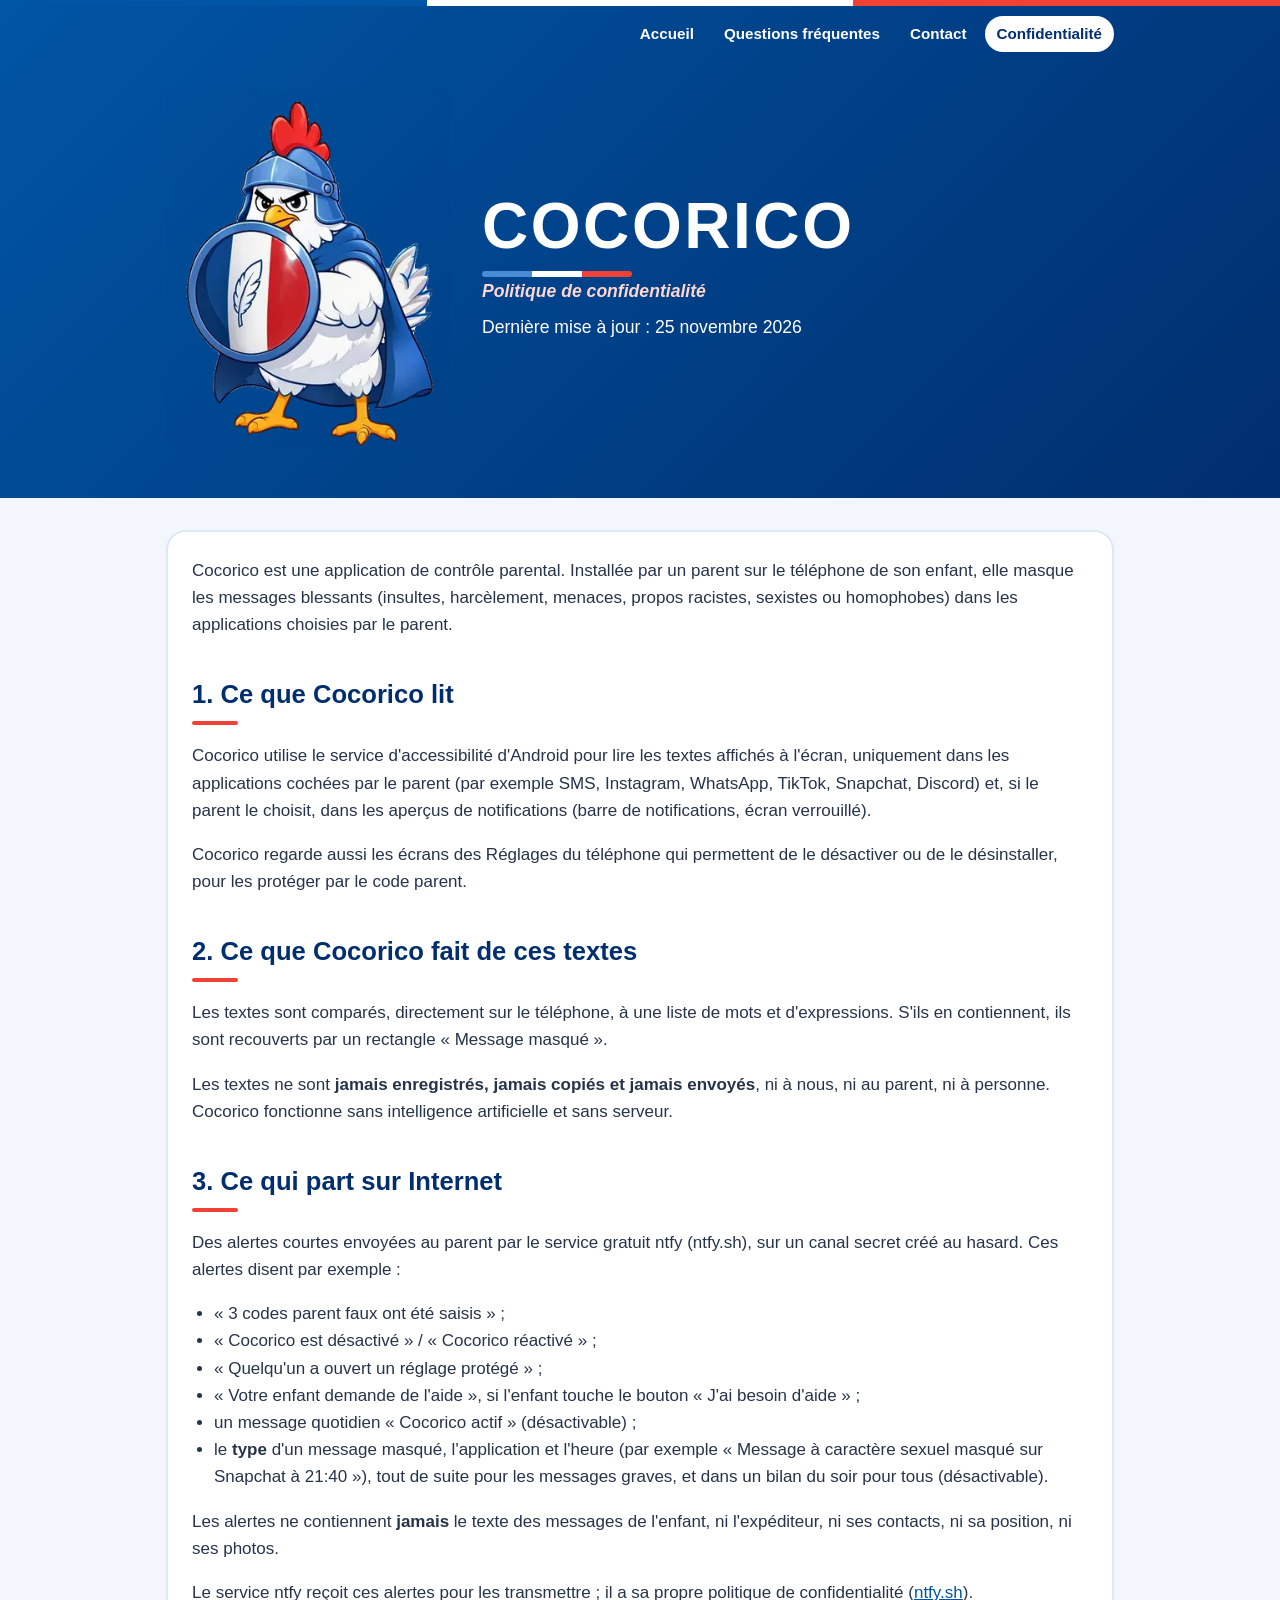
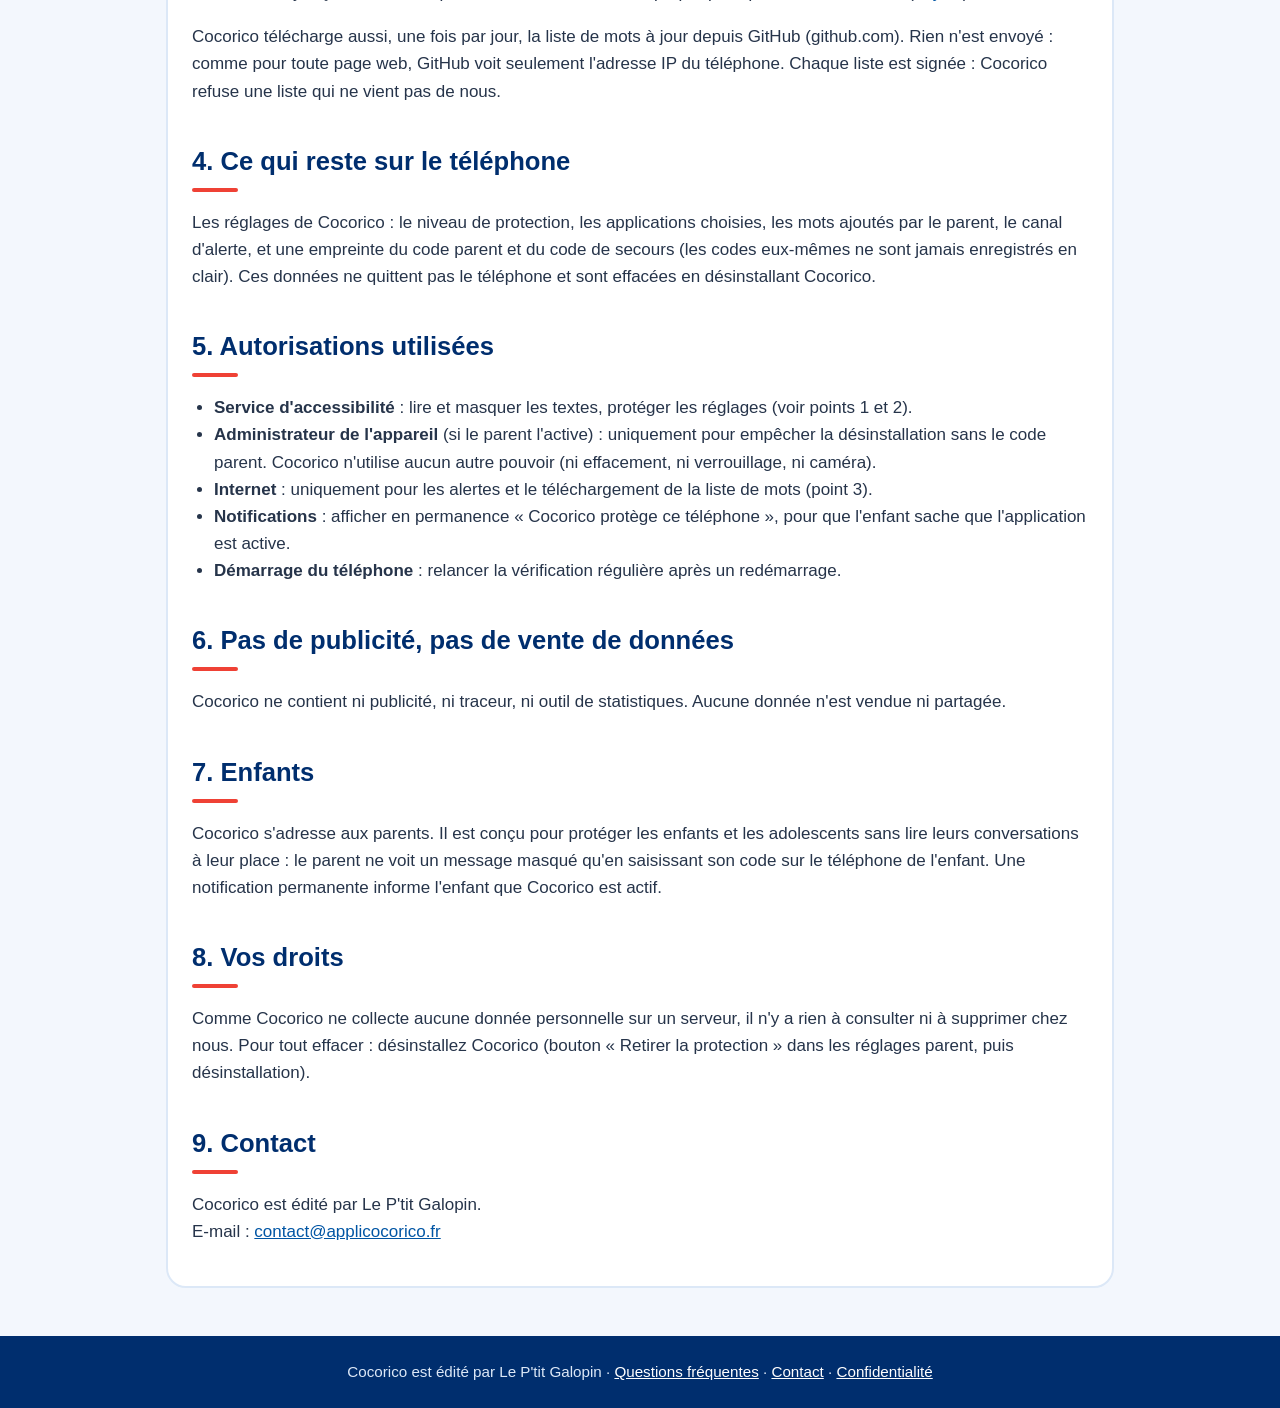
==== confidentialite.html @ 7e26a4e5 "Images des coqs : numéro de version pour forcer le rechargement Co-Authored-By: Claude Opus 5.5 <nor" ====
<!doctype html>
<html lang="fr">
<head>
  <meta charset="utf-8">
  <meta name="viewport" content="width=device-width, initial-scale=1">
  <title>Cocorico – Politique de confidentialité</title>
  <meta name="description" content="Politique de confidentialité de l'application Cocorico : ce que l'application lit, ce qu'elle fait des textes et ce qui part sur Internet.">
  <link rel="icon" type="image/png" href="icone.png">
  <link rel="stylesheet" href="style.css">
</head>
<body>
  <header>
    <div class="bande"><span></span><span></span><span></span></div>
    <nav class="menu">
      <a href="./">Accueil</a><a href="faq.html">Questions fréquentes</a><a href="contact.html">Contact</a><a href="confidentialite.html" aria-current="page">Confidentialité</a>
    </nav>
    <div class="entete">
      <picture class="large">
        <source srcset="coq_confidentialite.png?v=2611271" media="(prefers-reduced-motion: reduce)">
        <img src="coq_confidentialite_anime.webp?v=2611271" alt="Le coq de Cocorico, méfiant, à l'abri derrière son bouclier">
      </picture>
      <div class="titres">
        <h1><a href="./" style="color:#fff;text-decoration:none">COCORICO</a></h1>
        <div class="trait"><span></span><span></span><span></span></div>
        <p class="slogan">Politique de confidentialité</p>
        <p>Dernière mise à jour : 25 novembre 2026</p>
      </div>
    </div>
  </header>

  <main>
    <div class="politique">
      <p>Cocorico est une application de contrôle parental. Installée par un parent sur le téléphone de son enfant, elle masque les messages blessants (insultes, harcèlement, menaces, propos racistes, sexistes ou homophobes) dans les applications choisies par le parent.</p>

      <h2>1. Ce que Cocorico lit</h2>
      <p>Cocorico utilise le service d'accessibilité d'Android pour lire les textes affichés à l'écran, uniquement dans les applications cochées par le parent (par exemple SMS, Instagram, WhatsApp, TikTok, Snapchat, Discord) et, si le parent le choisit, dans les aperçus de notifications (barre de notifications, écran verrouillé).</p>
      <p>Cocorico regarde aussi les écrans des Réglages du téléphone qui permettent de le désactiver ou de le désinstaller, pour les protéger par le code parent.</p>

      <h2>2. Ce que Cocorico fait de ces textes</h2>
      <p>Les textes sont comparés, directement sur le téléphone, à une liste de mots et d'expressions. S'ils en contiennent, ils sont recouverts par un rectangle « Message masqué ».</p>
      <p>Les textes ne sont <strong>jamais enregistrés, jamais copiés et jamais envoyés</strong>, ni à nous, ni au parent, ni à personne. Cocorico fonctionne sans intelligence artificielle et sans serveur.</p>

      <h2>3. Ce qui part sur Internet</h2>
      <p>Des alertes courtes envoyées au parent par le service gratuit ntfy (ntfy.sh), sur un canal secret créé au hasard. Ces alertes disent par exemple :</p>
      <ul>
        <li>« 3 codes parent faux ont été saisis » ;</li>
        <li>« Cocorico est désactivé » / « Cocorico réactivé » ;</li>
        <li>« Quelqu'un a ouvert un réglage protégé » ;</li>
        <li>« Votre enfant demande de l'aide », si l'enfant touche le bouton « J'ai besoin d'aide » ;</li>
        <li>un message quotidien « Cocorico actif » (désactivable) ;</li>
        <li>le <strong>type</strong> d'un message masqué, l'application et l'heure (par exemple « Message à caractère sexuel masqué sur Snapchat à 21:40 »), tout de suite pour les messages graves, et dans un bilan du soir pour tous (désactivable).</li>
      </ul>
      <p>Les alertes ne contiennent <strong>jamais</strong> le texte des messages de l'enfant, ni l'expéditeur, ni ses contacts, ni sa position, ni ses photos.</p>
      <p>Le service ntfy reçoit ces alertes pour les transmettre ; il a sa propre politique de confidentialité (<a href="https://ntfy.sh" rel="noopener">ntfy.sh</a>).</p>
      <p>Cocorico télécharge aussi, une fois par jour, la liste de mots à jour depuis GitHub (github.com). Rien n'est envoyé : comme pour toute page web, GitHub voit seulement l'adresse IP du téléphone. Chaque liste est signée : Cocorico refuse une liste qui ne vient pas de nous.</p>

      <h2>4. Ce qui reste sur le téléphone</h2>
      <p>Les réglages de Cocorico : le niveau de protection, les applications choisies, les mots ajoutés par le parent, le canal d'alerte, et une empreinte du code parent et du code de secours (les codes eux-mêmes ne sont jamais enregistrés en clair). Ces données ne quittent pas le téléphone et sont effacées en désinstallant Cocorico.</p>

      <h2>5. Autorisations utilisées</h2>
      <ul>
        <li><strong>Service d'accessibilité</strong> : lire et masquer les textes, protéger les réglages (voir points 1 et 2).</li>
        <li><strong>Administrateur de l'appareil</strong> (si le parent l'active) : uniquement pour empêcher la désinstallation sans le code parent. Cocorico n'utilise aucun autre pouvoir (ni effacement, ni verrouillage, ni caméra).</li>
        <li><strong>Internet</strong> : uniquement pour les alertes et le téléchargement de la liste de mots (point 3).</li>
        <li><strong>Notifications</strong> : afficher en permanence « Cocorico protège ce téléphone », pour que l'enfant sache que l'application est active.</li>
        <li><strong>Démarrage du téléphone</strong> : relancer la vérification régulière après un redémarrage.</li>
      </ul>

      <h2>6. Pas de publicité, pas de vente de données</h2>
      <p>Cocorico ne contient ni publicité, ni traceur, ni outil de statistiques. Aucune donnée n'est vendue ni partagée.</p>

      <h2>7. Enfants</h2>
      <p>Cocorico s'adresse aux parents. Il est conçu pour protéger les enfants et les adolescents sans lire leurs conversations à leur place : le parent ne voit un message masqué qu'en saisissant son code sur le téléphone de l'enfant. Une notification permanente informe l'enfant que Cocorico est actif.</p>

      <h2>8. Vos droits</h2>
      <p>Comme Cocorico ne collecte aucune donnée personnelle sur un serveur, il n'y a rien à consulter ni à supprimer chez nous. Pour tout effacer : désinstallez Cocorico (bouton « Retirer la protection » dans les réglages parent, puis désinstallation).</p>

      <h2>9. Contact</h2>
      <p>Cocorico est édité par Le P'tit Galopin.<br>
      E-mail : <a href="mailto:contact@applicocorico.fr">contact@applicocorico.fr</a></p>
    </div>
  </main>

  <footer>
    Cocorico est édité par Le P'tit Galopin · <a href="faq.html">Questions fréquentes</a> · <a href="contact.html">Contact</a> ·
    <a href="confidentialite.html">Confidentialité</a>
  </footer>
</body>
</html>
---- style.css ----
:root {
  --bleu: #0055A4;
  --bleu-nuit: #002E6E;
  --rouge: #EF4135;
  --fond: #F3F7FD;
  --texte: #26344A;
  --pale: #DCE8F7;
}
* { box-sizing: border-box; }
html { -webkit-text-size-adjust: 100%; }
body {
  margin: 0;
  background: var(--fond);
  color: var(--texte);
  font-family: -apple-system, "Segoe UI", Roboto, "Helvetica Neue", Arial, sans-serif;
  font-size: 17px;
  line-height: 1.6;
}
.bande { display: flex; height: 6px; }
.bande span { flex: 1; }
.bande span:nth-child(1) { background: var(--bleu); }
.bande span:nth-child(2) { background: #fff; }
.bande span:nth-child(3) { background: var(--rouge); }
header {
  background: linear-gradient(135deg, var(--bleu), var(--bleu-nuit));
  color: #fff;
}
.entete {
  max-width: 980px;
  margin: 0 auto;
  padding: 40px 16px 48px;
  display: flex;
  align-items: center;
  gap: 32px;
  flex-wrap: wrap;
  justify-content: center;
}
.entete picture { display: block; flex: 0 0 auto; width: 250px; max-width: 72%; }
.entete picture.large { width: 284px; }
.entete img { display: block; width: 100%; height: auto; }
.entete .titres { flex: 1 1 320px; }
h1 {
  font-size: clamp(2.4rem, 7vw, 4rem);
  font-weight: 900;
  letter-spacing: .04em;
  margin: 0;
  line-height: 1.05;
}
.slogan { color: #FFD6D2; font-style: italic; font-weight: 700; font-size: 1.35rem; margin: 10px 0 18px; }
.trait { display: flex; width: 150px; height: 6px; border-radius: 3px; overflow: hidden; margin-top: 10px; }
.trait span { flex: 1; }
.trait span:nth-child(1) { background: #4A8BD6; }
.trait span:nth-child(2) { background: #fff; }
.trait span:nth-child(3) { background: var(--rouge); }
.entete p { margin: 0 0 8px; font-size: 1.1rem; }
.bouton {
  display: inline-block;
  margin-top: 14px;
  padding: 12px 24px;
  border-radius: 28px;
  background: #fff;
  color: var(--bleu-nuit);
  font-weight: 700;
  text-decoration: none;
}
.bouton.inactif { opacity: .75; cursor: default; }
main { max-width: 980px; margin: 0 auto; padding: 32px 16px 48px; }
h2 { color: var(--bleu-nuit); font-size: 1.6rem; margin: 36px 0 6px; }
h2::after { content: ""; display: block; width: 46px; height: 4px; background: var(--rouge); border-radius: 2px; margin-top: 6px; }
h3 { color: var(--bleu-nuit); margin: 0 0 6px; font-size: 1.15rem; }
.cartes { display: grid; grid-template-columns: repeat(auto-fit, minmax(260px, 1fr)); gap: 16px; margin-top: 18px; }
.carte { background: #fff; border: 2px solid var(--pale); border-radius: 20px; padding: 20px; }
.carte p { margin: 0; }
.encadre { background: #fff; border-left: 6px solid var(--bleu); border-radius: 12px; padding: 16px 20px; margin: 20px 0; }
.aide { border-left-color: var(--rouge); }
a { color: var(--bleu); }
.politique { background: #fff; border: 2px solid var(--pale); border-radius: 20px; padding: 8px 24px 24px; }
.politique ul { padding-left: 22px; }
footer { background: var(--bleu-nuit); color: #DCE8F7; text-align: center; padding: 24px 16px; font-size: .95rem; }
footer a { color: #fff; }
@media (max-width: 600px) {
  body { font-size: 16px; }
  .entete { padding: 28px 16px 36px; gap: 16px; text-align: center; }
  .trait { margin-left: auto; margin-right: auto; }
}

/* Menu du haut */
.menu { max-width: 980px; margin: 0 auto; padding: 10px 16px 0; display: flex; flex-wrap: wrap; justify-content: flex-end; gap: 4px 6px; }
.menu a { color: #fff; text-decoration: none; font-weight: 600; font-size: .95rem; padding: 6px 12px; border-radius: 18px; }
.menu a:hover { background: rgba(255,255,255,.14); }
.menu a[aria-current="page"] { background: #fff; color: var(--bleu-nuit); }

/* Questions fréquentes */
.faq { display: grid; gap: 10px; }
.faq details { background: #fff; border: 2px solid var(--pale); border-radius: 16px; padding: 0 20px; }
.faq summary { cursor: pointer; list-style: none; padding: 16px 0; font-weight: 700; color: var(--bleu-nuit); font-size: 1.08rem; display: flex; gap: 10px; align-items: baseline; }
.faq summary::-webkit-details-marker { display: none; }
.faq summary::before { content: "▸"; color: var(--rouge); flex: 0 0 auto; transition: transform .15s; }
.faq details[open] summary::before { transform: rotate(90deg); }
.faq details[open] { border-color: #B9D0EE; }
.faq details p { margin: 0 0 14px; }

/* Contact */
.adresse { font-size: 1.3rem; font-weight: 700; margin: 0 0 10px; overflow-wrap: anywhere; }
.carte.lien { display: block; color: inherit; text-decoration: none; transition: border-color .15s, transform .15s; }
.carte.lien:hover { border-color: var(--bleu); transform: translateY(-2px); }
.souligne { text-decoration: underline; }
.note { font-size: .95rem; color: #4B5B73; margin-top: 18px; }

@media (max-width: 600px) {
  .menu { justify-content: center; }
  .menu a { font-size: .9rem; padding: 6px 10px; }
}
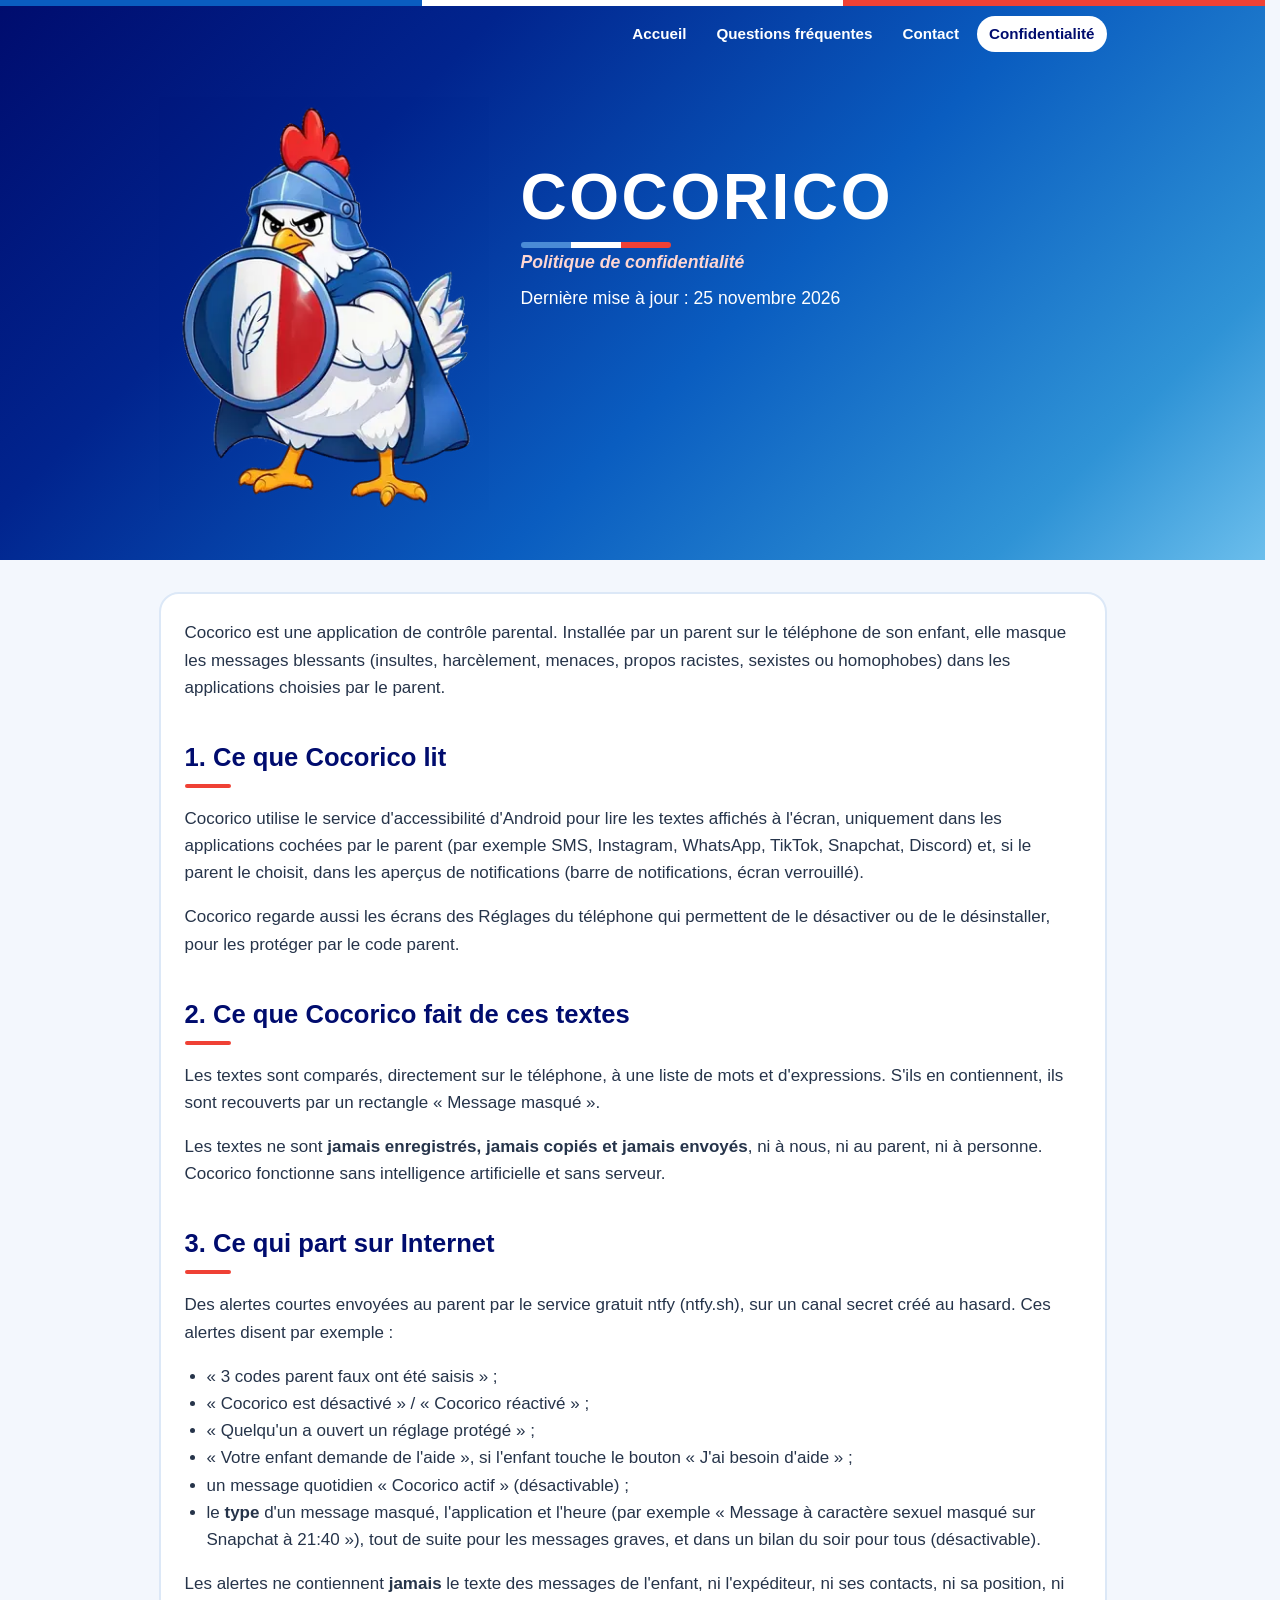
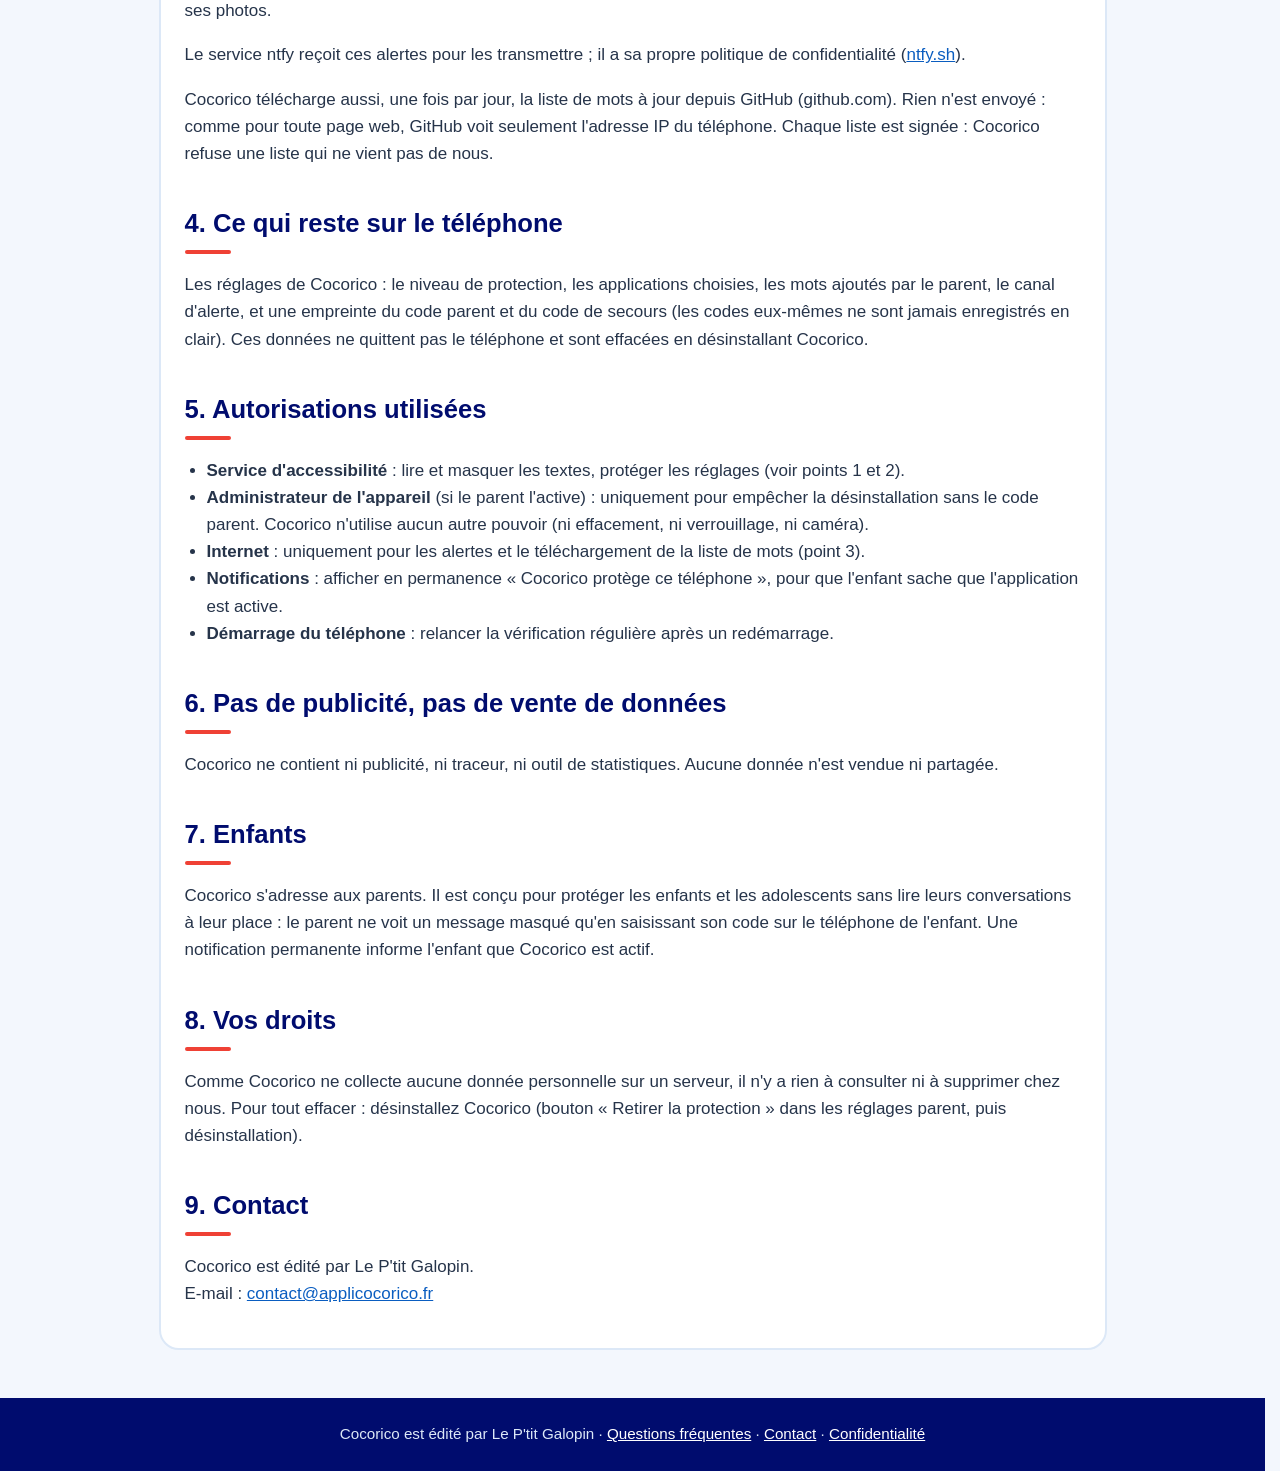
==== commit c05dbc2a: "Nouveau dégradé bleu, bandeau et coq de taille identique sur toutes les pages Co-Authored-By: Claude" ====
--- a/confidentialite.html
+++ b/confidentialite.html
@@ -15,7 +15,7 @@
       <a href="./">Accueil</a><a href="faq.html">Questions fréquentes</a><a href="contact.html">Contact</a><a href="confidentialite.html" aria-current="page">Confidentialité</a>
     </nav>
     <div class="entete">
-      <picture class="large">
+      <picture>
         <source srcset="coq_confidentialite.png?v=2611271" media="(prefers-reduced-motion: reduce)">
         <img src="coq_confidentialite_anime.webp?v=2611271" alt="Le coq de Cocorico, méfiant, à l'abri derrière son bouclier">
       </picture>
--- a/style.css
+++ b/style.css
@@ -1,13 +1,14 @@
 :root {
-  --bleu: #0055A4;
-  --bleu-nuit: #002E6E;
+  --bleu: #0A5DC0;
+  --bleu-nuit: #000C6E;
+  --ciel: #6BBEEC;
   --rouge: #EF4135;
   --fond: #F3F7FD;
   --texte: #26344A;
   --pale: #DCE8F7;
 }
 * { box-sizing: border-box; }
-html { -webkit-text-size-adjust: 100%; }
+html { -webkit-text-size-adjust: 100%; scrollbar-gutter: stable; overflow-y: scroll; }
 body {
   margin: 0;
   background: var(--fond);
@@ -22,7 +23,7 @@
 .bande span:nth-child(2) { background: #fff; }
 .bande span:nth-child(3) { background: var(--rouge); }
 header {
-  background: linear-gradient(135deg, var(--bleu), var(--bleu-nuit));
+  background: linear-gradient(135deg, #000C6E 0%, #01248E 28%, #0A5DC0 58%, #2F93D6 85%, #6BBEEC 100%);
   color: #fff;
 }
 .entete {
@@ -35,9 +36,8 @@
   flex-wrap: wrap;
   justify-content: center;
 }
-.entete picture { display: block; flex: 0 0 auto; width: 250px; max-width: 72%; }
-.entete picture.large { width: 284px; }
-.entete img { display: block; width: 100%; height: auto; }
+.entete picture { display: block; flex: 0 0 auto; width: 330px; height: 420px; }
+.entete img { display: block; width: 100%; height: 100%; object-fit: contain; object-position: center bottom; }
 .entete .titres { flex: 1 1 320px; }
 h1 {
   font-size: clamp(2.4rem, 7vw, 4rem);
@@ -111,3 +111,14 @@
   .menu { justify-content: center; }
   .menu a { font-size: .9rem; padding: 6px 10px; }
 }
+
+/* Bandeau identique sur toutes les pages */
+@media (min-width: 721px) {
+  .entete { min-height: 508px; flex-wrap: nowrap; }
+  .entete .titres { align-self: flex-start; padding-top: 72px; }
+}
+@media (max-width: 720px) {
+  .entete picture { width: 260px; height: 330px; }
+  .entete .titres { flex-basis: 100%; min-height: 300px; text-align: center; }
+  .trait { margin-left: auto; margin-right: auto; }
+}
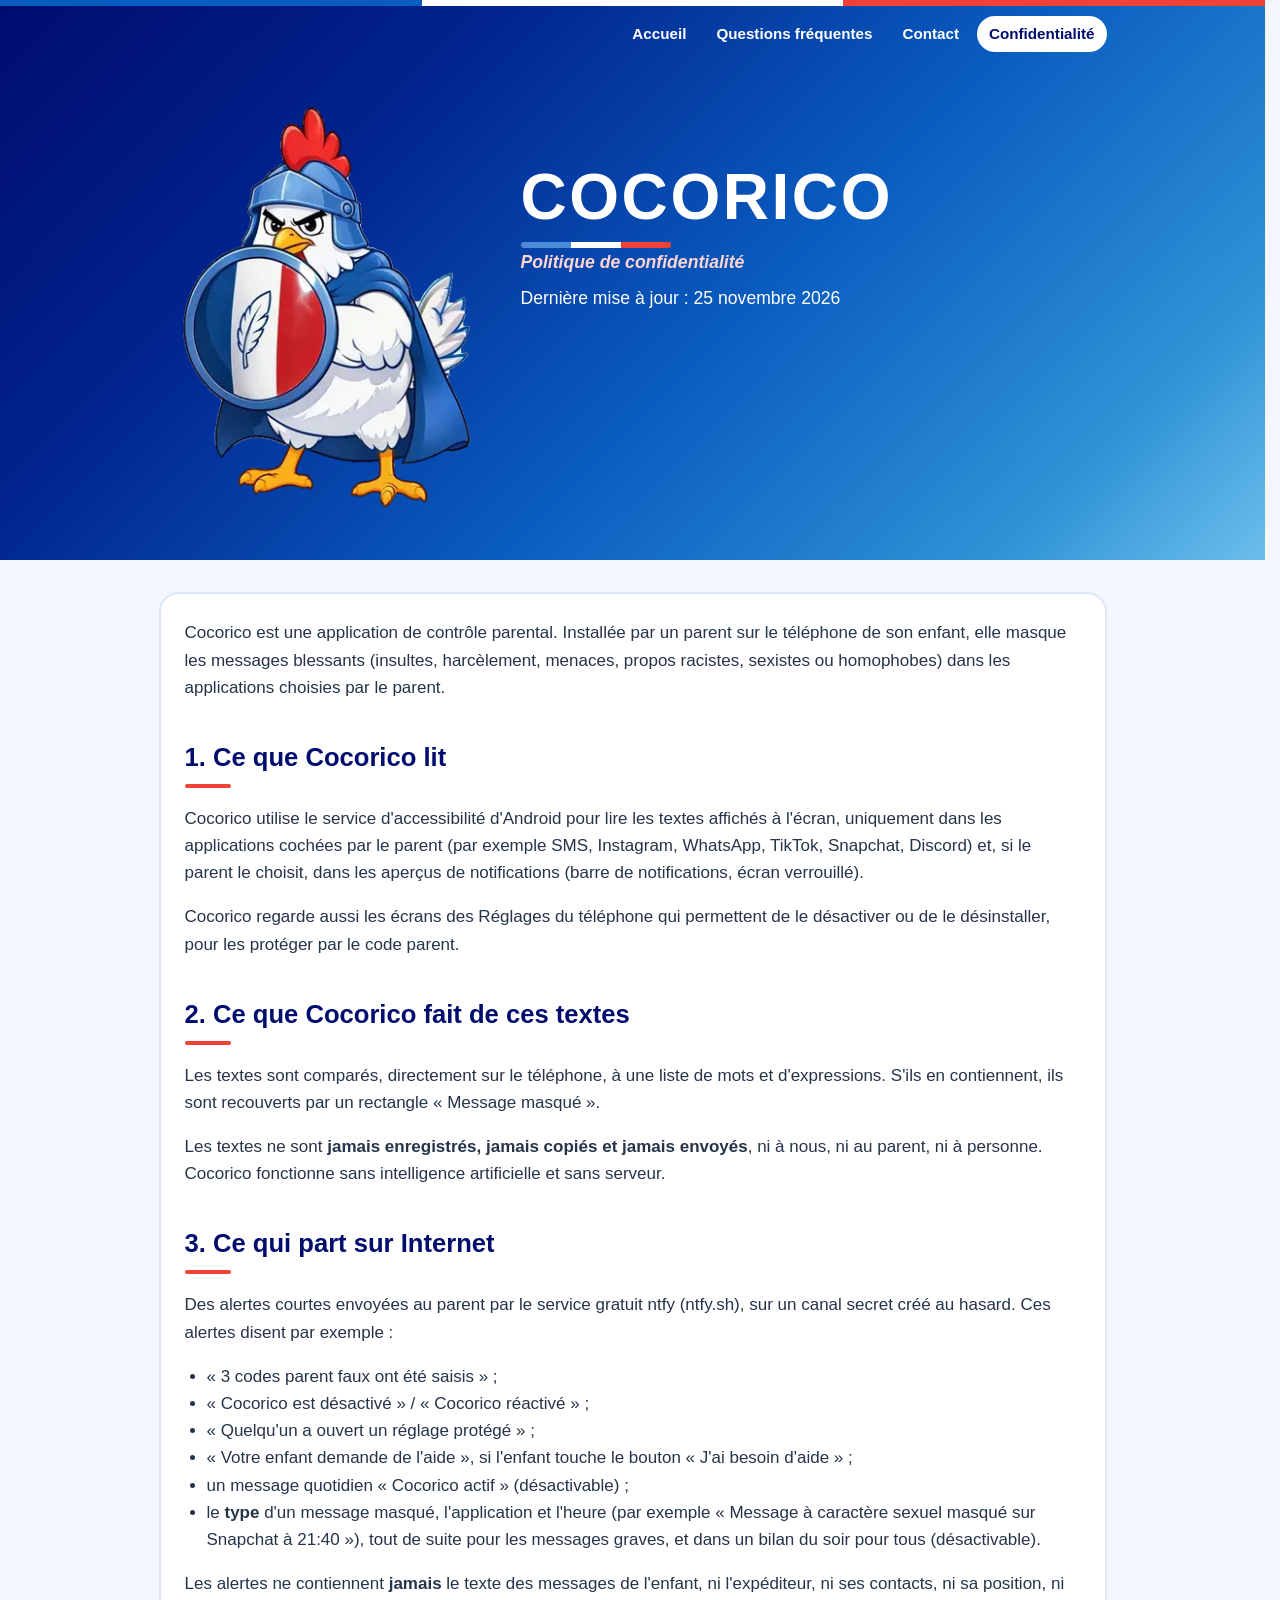
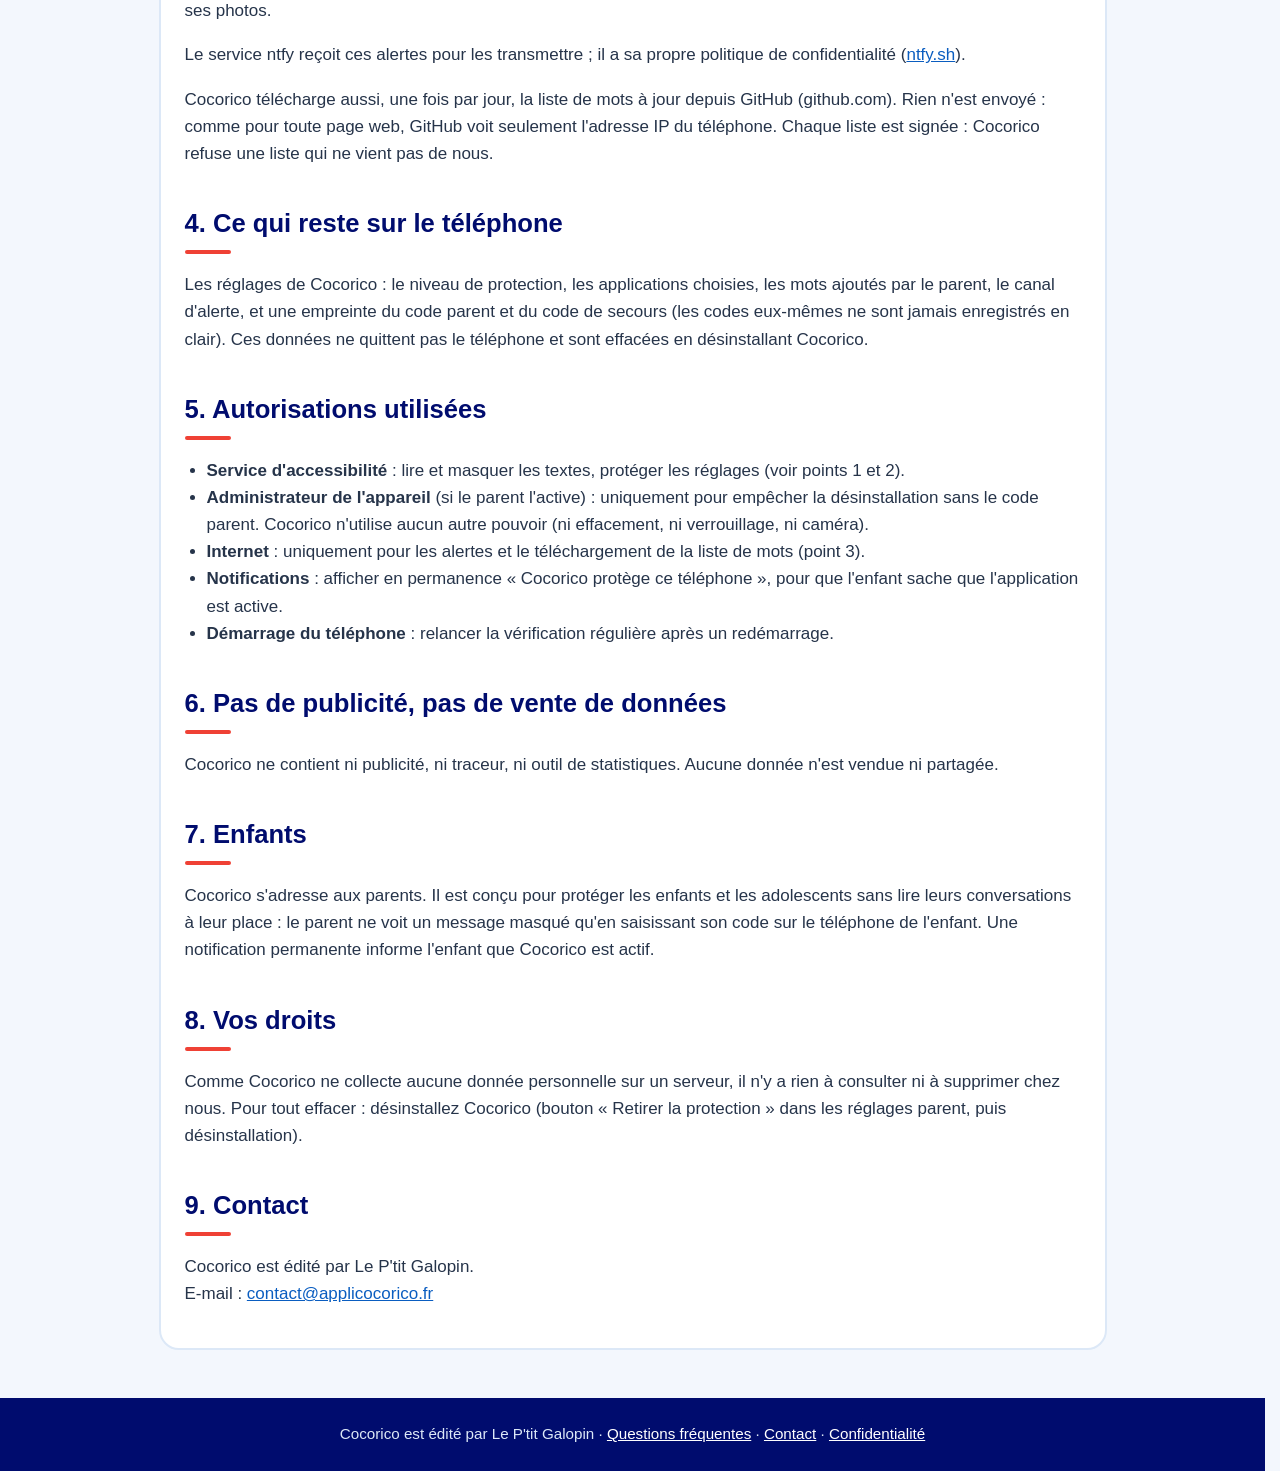
==== commit 63721f51: "Coq confidentialité : fond réellement transparent Co-Authored-By: Claude Opus 5.5 <noreply@anthropic" ====
--- a/confidentialite.html
+++ b/confidentialite.html
@@ -6,7 +6,7 @@
   <title>Cocorico – Politique de confidentialité</title>
   <meta name="description" content="Politique de confidentialité de l'application Cocorico : ce que l'application lit, ce qu'elle fait des textes et ce qui part sur Internet.">
   <link rel="icon" type="image/png" href="icone.png">
-  <link rel="stylesheet" href="style.css">
+  <link rel="stylesheet" href="style.css?v=2611272">
 </head>
 <body>
   <header>
@@ -16,8 +16,8 @@
     </nav>
     <div class="entete">
       <picture>
-        <source srcset="coq_confidentialite.png?v=2611271" media="(prefers-reduced-motion: reduce)">
-        <img src="coq_confidentialite_anime.webp?v=2611271" alt="Le coq de Cocorico, méfiant, à l'abri derrière son bouclier">
+        <source srcset="coq_confidentialite.png?v=2611273" media="(prefers-reduced-motion: reduce)">
+        <img src="coq_confidentialite_anime.webp?v=2611273" alt="Le coq de Cocorico, méfiant, à l'abri derrière son bouclier">
       </picture>
       <div class="titres">
         <h1><a href="./" style="color:#fff;text-decoration:none">COCORICO</a></h1>
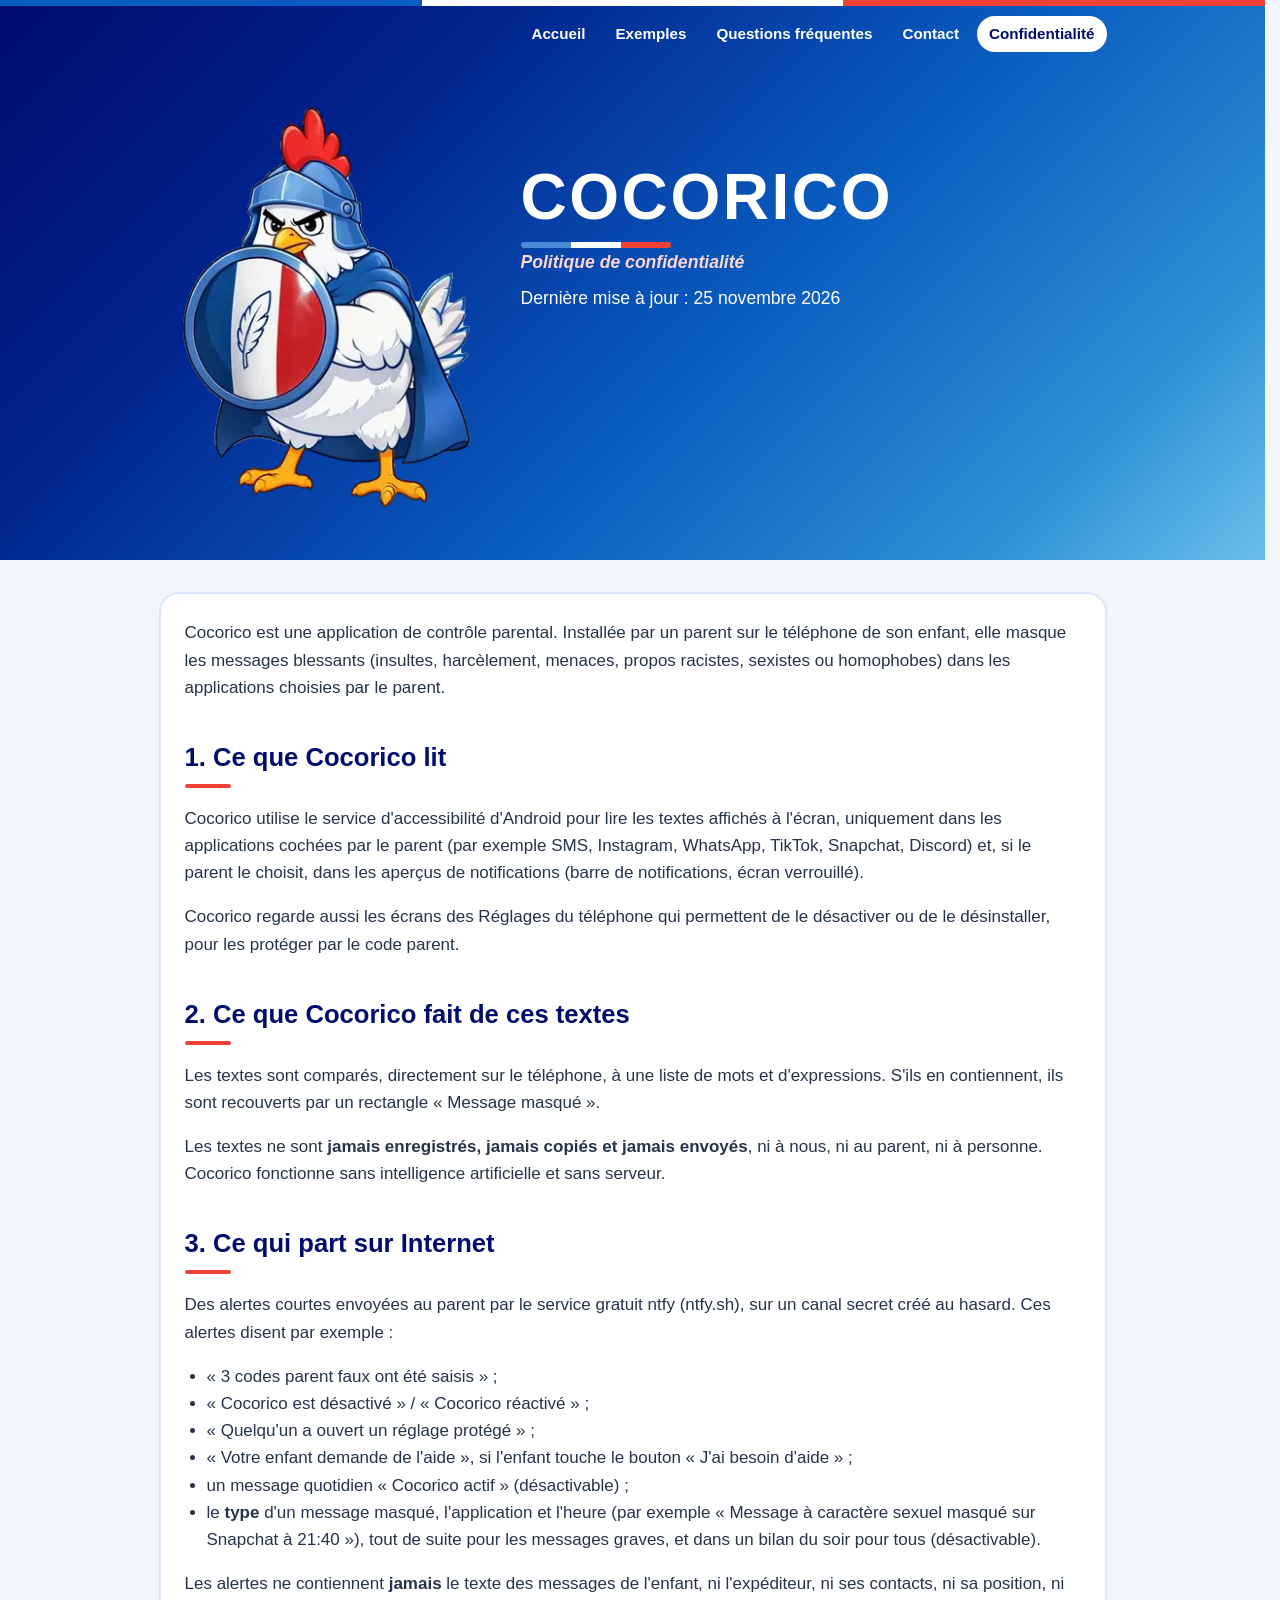
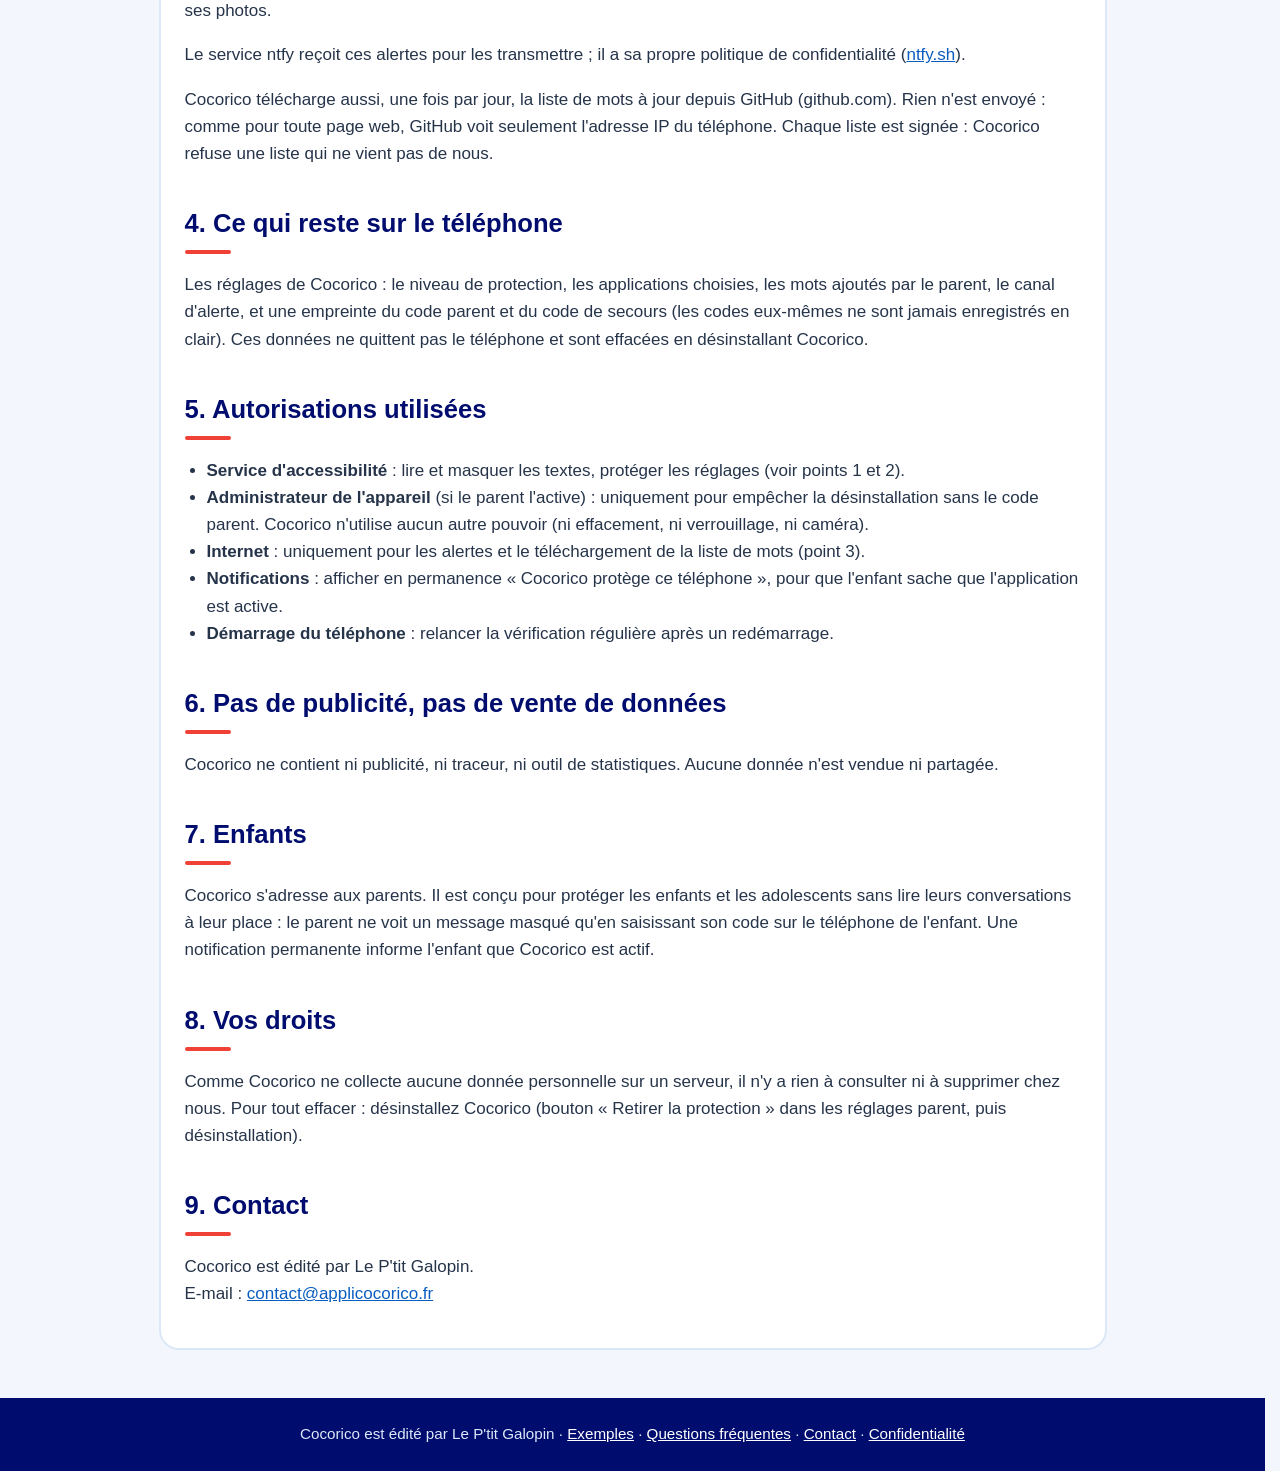
==== commit 620bf220: "Nouvelle page Exemples de situations avec le coq au pigeon Co-Authored-By: Claude Opus 5.5 <noreply@" ====
--- a/confidentialite.html
+++ b/confidentialite.html
@@ -6,13 +6,13 @@
   <title>Cocorico – Politique de confidentialité</title>
   <meta name="description" content="Politique de confidentialité de l'application Cocorico : ce que l'application lit, ce qu'elle fait des textes et ce qui part sur Internet.">
   <link rel="icon" type="image/png" href="icone.png">
-  <link rel="stylesheet" href="style.css?v=2611272">
+  <link rel="stylesheet" href="style.css?v=2611274">
 </head>
 <body>
   <header>
     <div class="bande"><span></span><span></span><span></span></div>
     <nav class="menu">
-      <a href="./">Accueil</a><a href="faq.html">Questions fréquentes</a><a href="contact.html">Contact</a><a href="confidentialite.html" aria-current="page">Confidentialité</a>
+      <a href="./">Accueil</a><a href="exemples.html">Exemples</a><a href="faq.html">Questions fréquentes</a><a href="contact.html">Contact</a><a href="confidentialite.html" aria-current="page">Confidentialité</a>
     </nav>
     <div class="entete">
       <picture>
@@ -82,7 +82,7 @@
   </main>
 
   <footer>
-    Cocorico est édité par Le P'tit Galopin · <a href="faq.html">Questions fréquentes</a> · <a href="contact.html">Contact</a> ·
+    Cocorico est édité par Le P'tit Galopin · <a href="exemples.html">Exemples</a> · <a href="faq.html">Questions fréquentes</a> · <a href="contact.html">Contact</a> ·
     <a href="confidentialite.html">Confidentialité</a>
   </footer>
 </body>
--- a/style.css
+++ b/style.css
@@ -122,3 +122,16 @@
   .entete .titres { flex-basis: 100%; min-height: 300px; text-align: center; }
   .trait { margin-left: auto; margin-right: auto; }
 }
+
+/* Exemples de situations */
+.intro { font-size: 1.08rem; }
+.situation { margin-top: 8px; }
+.etapes { display: grid; grid-template-columns: 1fr 1fr 1.35fr; gap: 14px; margin-top: 14px; }
+.etape { background: #fff; border: 2px solid var(--pale); border-radius: 18px; padding: 18px; }
+.etape p { margin: 0; }
+.etape.alerte { background: #F6F9FF; border-color: #B9D0EE; }
+.notif { background: #fff; border-radius: 14px; box-shadow: 0 2px 10px rgba(0,12,110,.12); padding: 10px 14px; margin: 8px 0; font-size: .93rem; line-height: 1.45; }
+.notif strong { display: block; color: var(--bleu-nuit); margin-bottom: 2px; }
+.notif span { color: #4B5B73; }
+.petit { font-size: .92rem; color: #4B5B73; margin-top: 8px !important; }
+@media (max-width: 860px) { .etapes { grid-template-columns: 1fr; } }
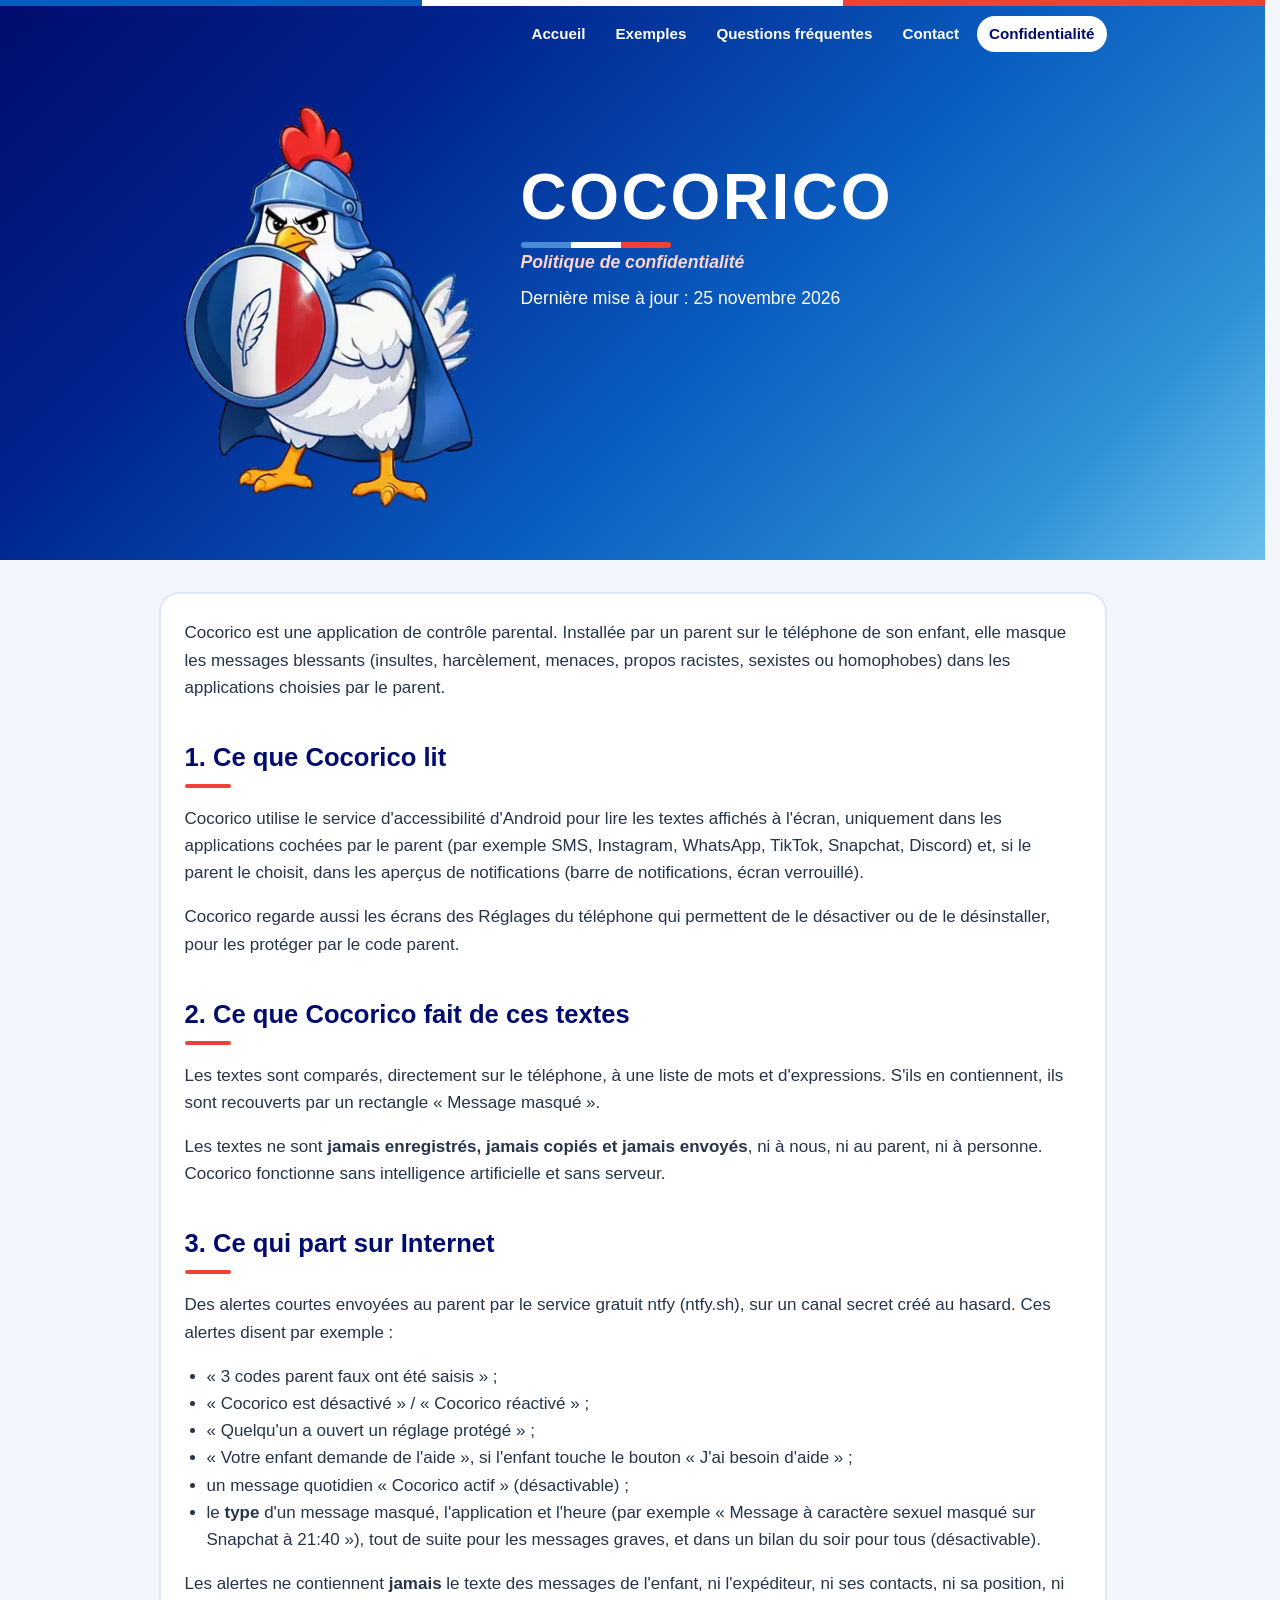
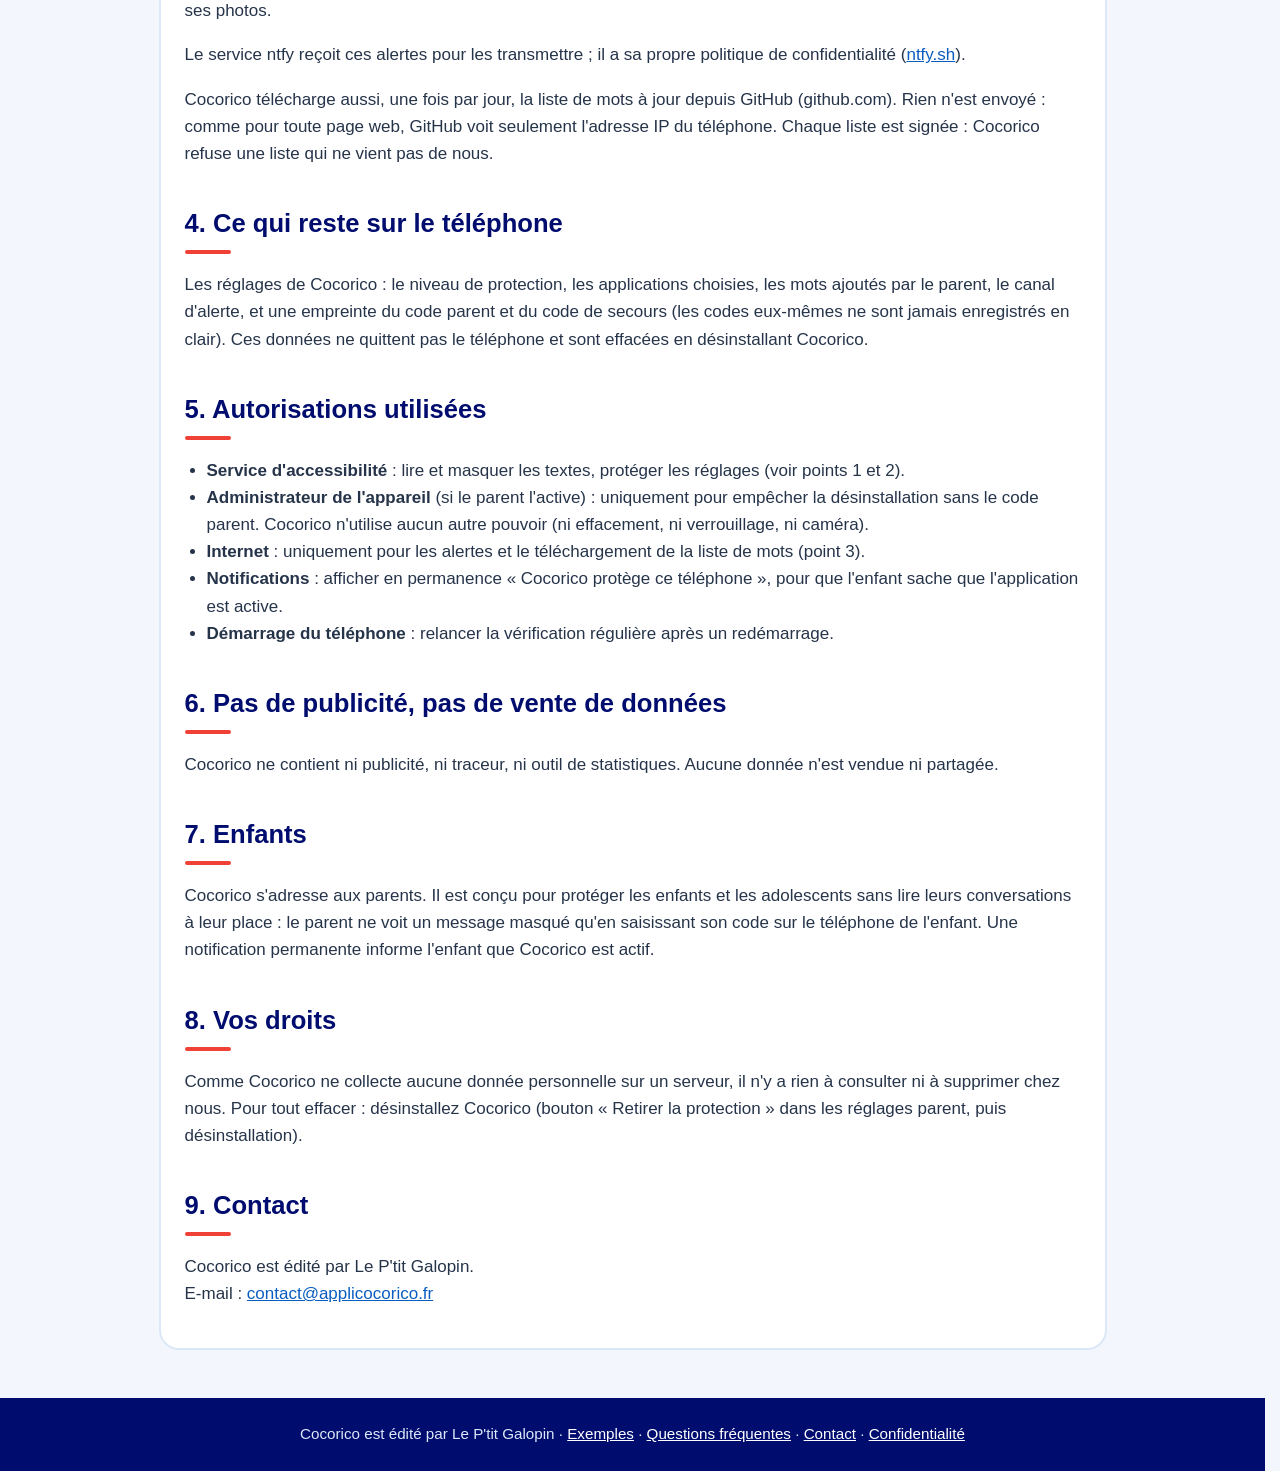
==== commit cbf09368: "Coq confidentialité : plus de blanc entre la cape et les plumes Co-Authored-By: Claude Opus 5.5 <nor" ====
--- a/confidentialite.html
+++ b/confidentialite.html
@@ -16,8 +16,8 @@
     </nav>
     <div class="entete">
       <picture>
-        <source srcset="coq_confidentialite.png?v=2611273" media="(prefers-reduced-motion: reduce)">
-        <img src="coq_confidentialite_anime.webp?v=2611273" alt="Le coq de Cocorico, méfiant, à l'abri derrière son bouclier">
+        <source srcset="coq_confidentialite.png?v=2611278" media="(prefers-reduced-motion: reduce)">
+        <img src="coq_confidentialite_anime.webp?v=2611278" alt="Le coq de Cocorico, méfiant, à l'abri derrière son bouclier">
       </picture>
       <div class="titres">
         <h1><a href="./" style="color:#fff;text-decoration:none">COCORICO</a></h1>
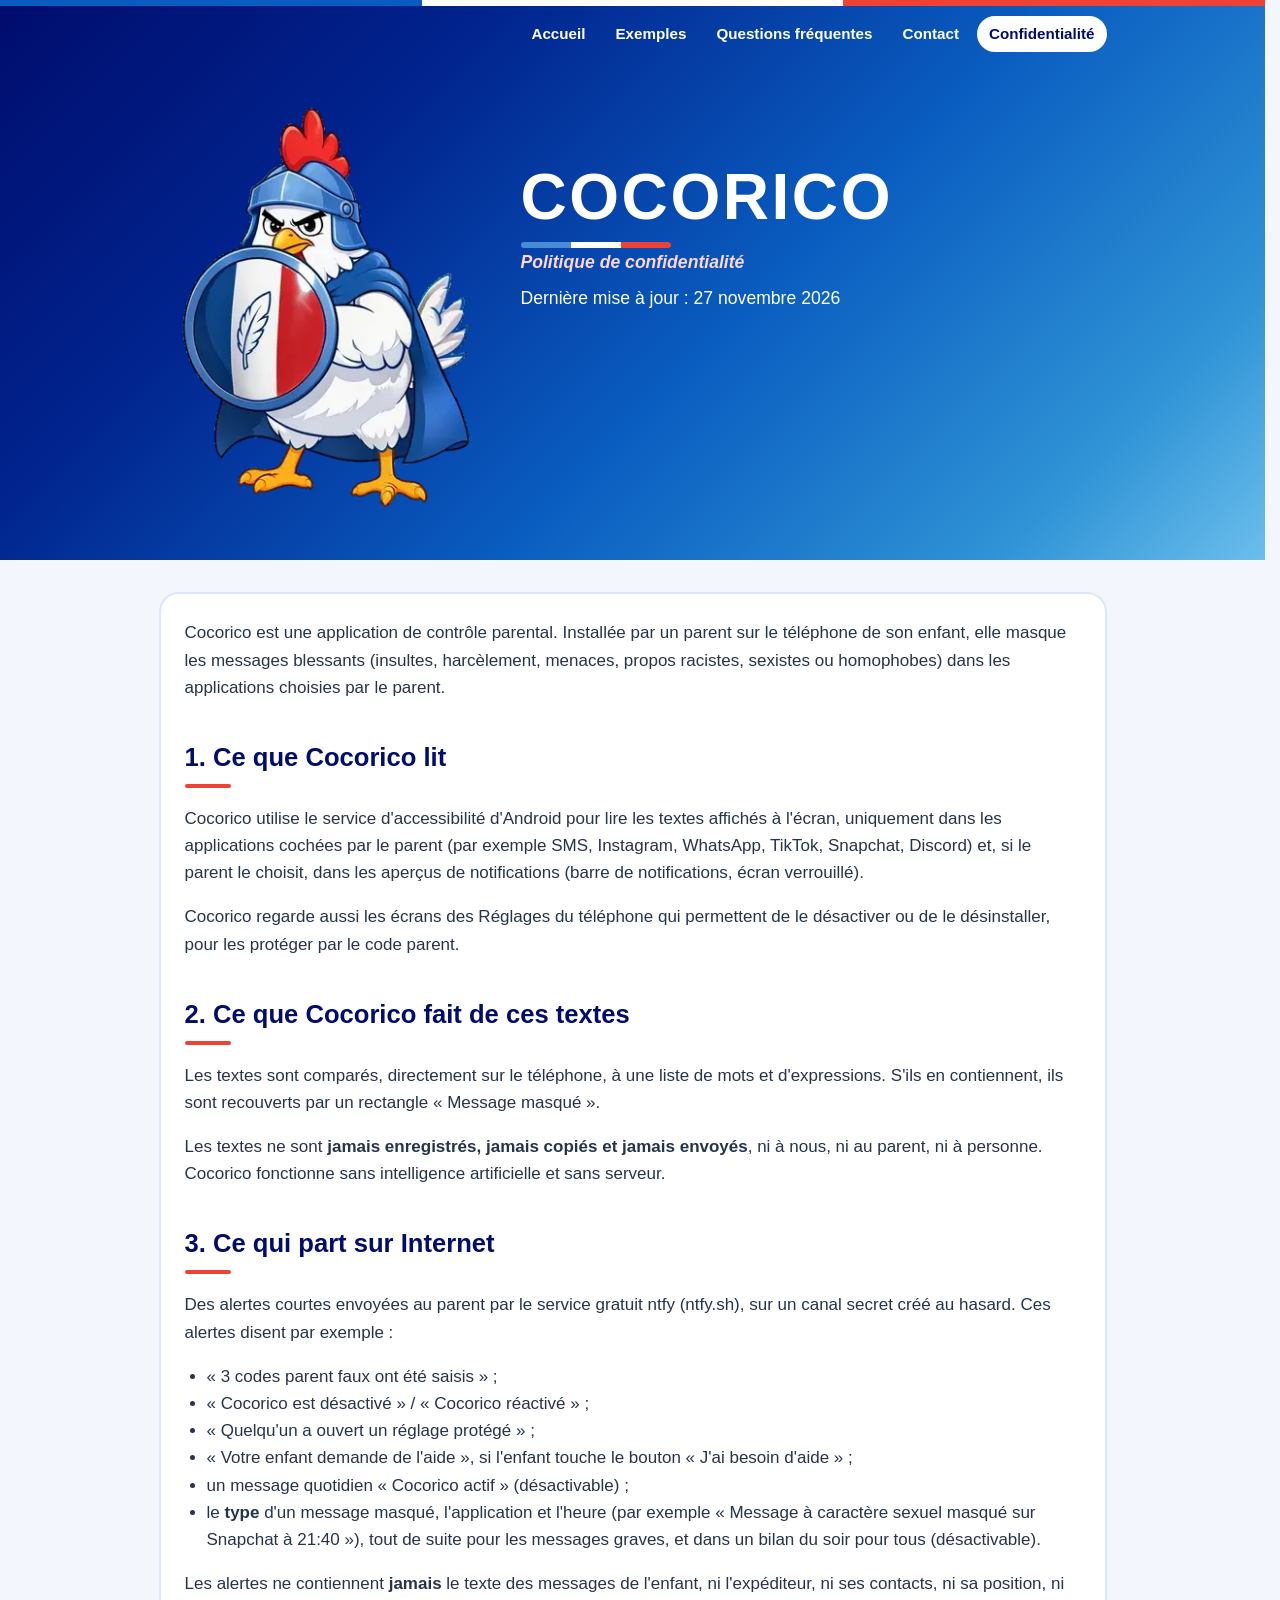
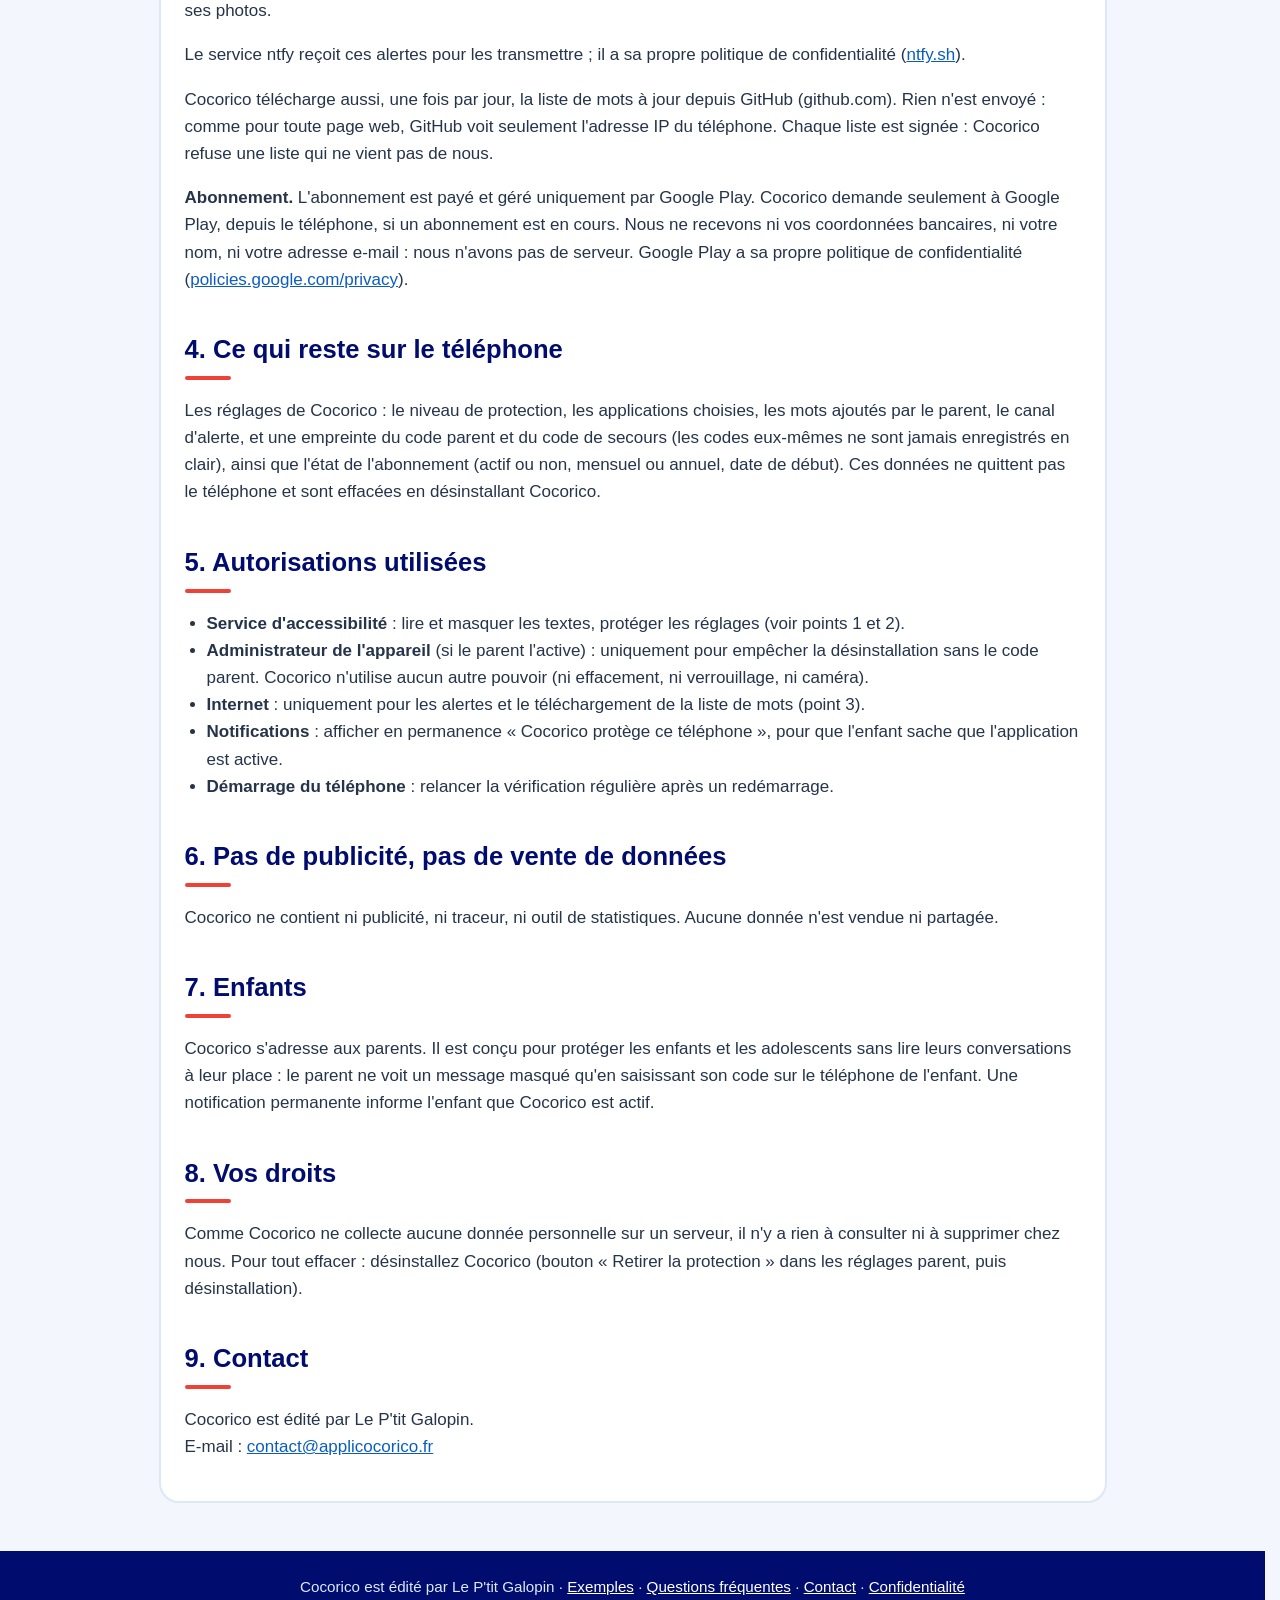
==== commit 00ff09bb: "Abonnement : prix, FAQ et politique de confidentialité Co-Authored-By: Claude Opus 5.5 <noreply@anth" ====
--- a/confidentialite.html
+++ b/confidentialite.html
@@ -6,7 +6,7 @@
   <title>Cocorico – Politique de confidentialité</title>
   <meta name="description" content="Politique de confidentialité de l'application Cocorico : ce que l'application lit, ce qu'elle fait des textes et ce qui part sur Internet.">
   <link rel="icon" type="image/png" href="icone.png">
-  <link rel="stylesheet" href="style.css?v=2611274">
+  <link rel="stylesheet" href="style.css?v=2611279">
 </head>
 <body>
   <header>
@@ -23,7 +23,7 @@
         <h1><a href="./" style="color:#fff;text-decoration:none">COCORICO</a></h1>
         <div class="trait"><span></span><span></span><span></span></div>
         <p class="slogan">Politique de confidentialité</p>
-        <p>Dernière mise à jour : 25 novembre 2026</p>
+        <p>Dernière mise à jour : 27 novembre 2026</p>
       </div>
     </div>
   </header>
@@ -53,9 +53,10 @@
       <p>Les alertes ne contiennent <strong>jamais</strong> le texte des messages de l'enfant, ni l'expéditeur, ni ses contacts, ni sa position, ni ses photos.</p>
       <p>Le service ntfy reçoit ces alertes pour les transmettre ; il a sa propre politique de confidentialité (<a href="https://ntfy.sh" rel="noopener">ntfy.sh</a>).</p>
       <p>Cocorico télécharge aussi, une fois par jour, la liste de mots à jour depuis GitHub (github.com). Rien n'est envoyé : comme pour toute page web, GitHub voit seulement l'adresse IP du téléphone. Chaque liste est signée : Cocorico refuse une liste qui ne vient pas de nous.</p>
+      <p><strong>Abonnement.</strong> L'abonnement est payé et géré uniquement par Google Play. Cocorico demande seulement à Google Play, depuis le téléphone, si un abonnement est en cours. Nous ne recevons ni vos coordonnées bancaires, ni votre nom, ni votre adresse e-mail : nous n'avons pas de serveur. Google Play a sa propre politique de confidentialité (<a href="https://policies.google.com/privacy" rel="noopener">policies.google.com/privacy</a>).</p>
 
       <h2>4. Ce qui reste sur le téléphone</h2>
-      <p>Les réglages de Cocorico : le niveau de protection, les applications choisies, les mots ajoutés par le parent, le canal d'alerte, et une empreinte du code parent et du code de secours (les codes eux-mêmes ne sont jamais enregistrés en clair). Ces données ne quittent pas le téléphone et sont effacées en désinstallant Cocorico.</p>
+      <p>Les réglages de Cocorico : le niveau de protection, les applications choisies, les mots ajoutés par le parent, le canal d'alerte, et une empreinte du code parent et du code de secours (les codes eux-mêmes ne sont jamais enregistrés en clair), ainsi que l'état de l'abonnement (actif ou non, mensuel ou annuel, date de début). Ces données ne quittent pas le téléphone et sont effacées en désinstallant Cocorico.</p>
 
       <h2>5. Autorisations utilisées</h2>
       <ul>
--- a/style.css
+++ b/style.css
@@ -135,3 +135,5 @@
 .notif span { color: #4B5B73; }
 .petit { font-size: .92rem; color: #4B5B73; margin-top: 8px !important; }
 @media (max-width: 860px) { .etapes { grid-template-columns: 1fr; } }
+
+.petit-prix { font-size: .95rem; margin-top: 10px !important; opacity: .9; }
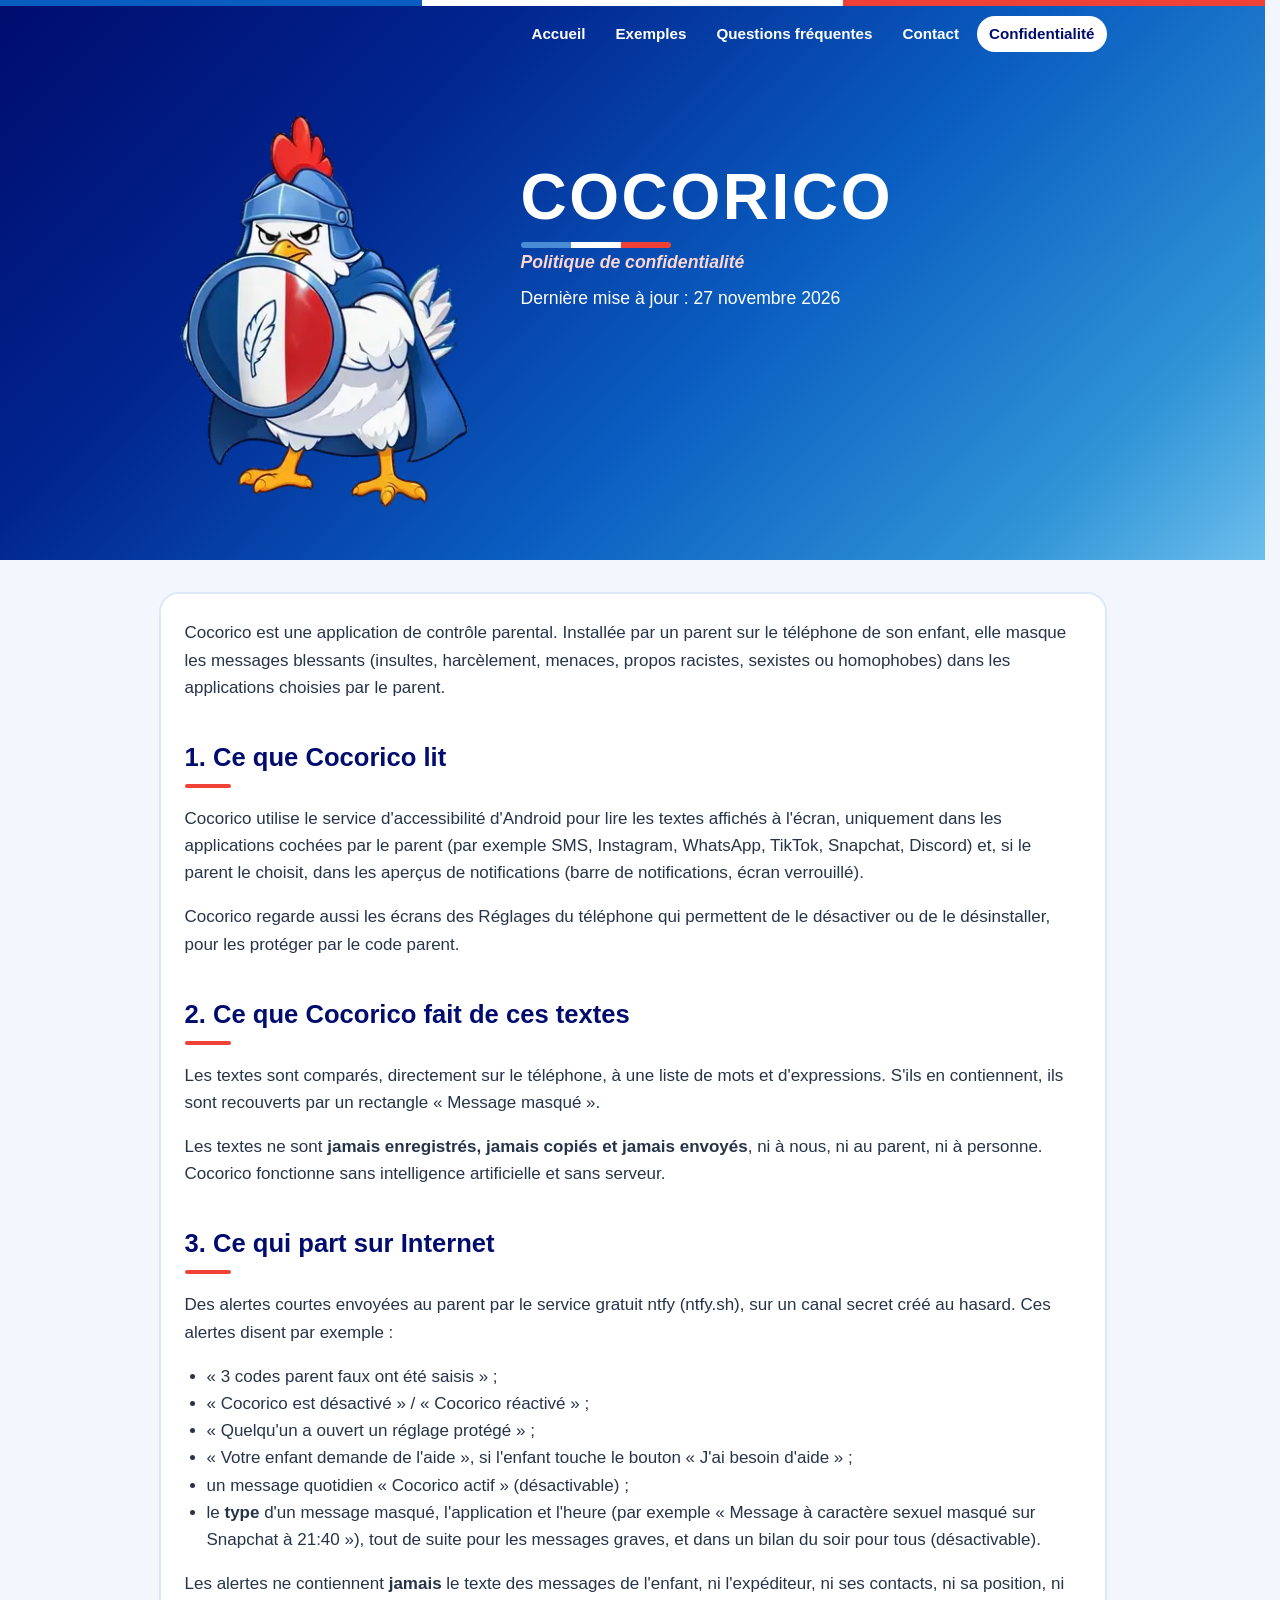
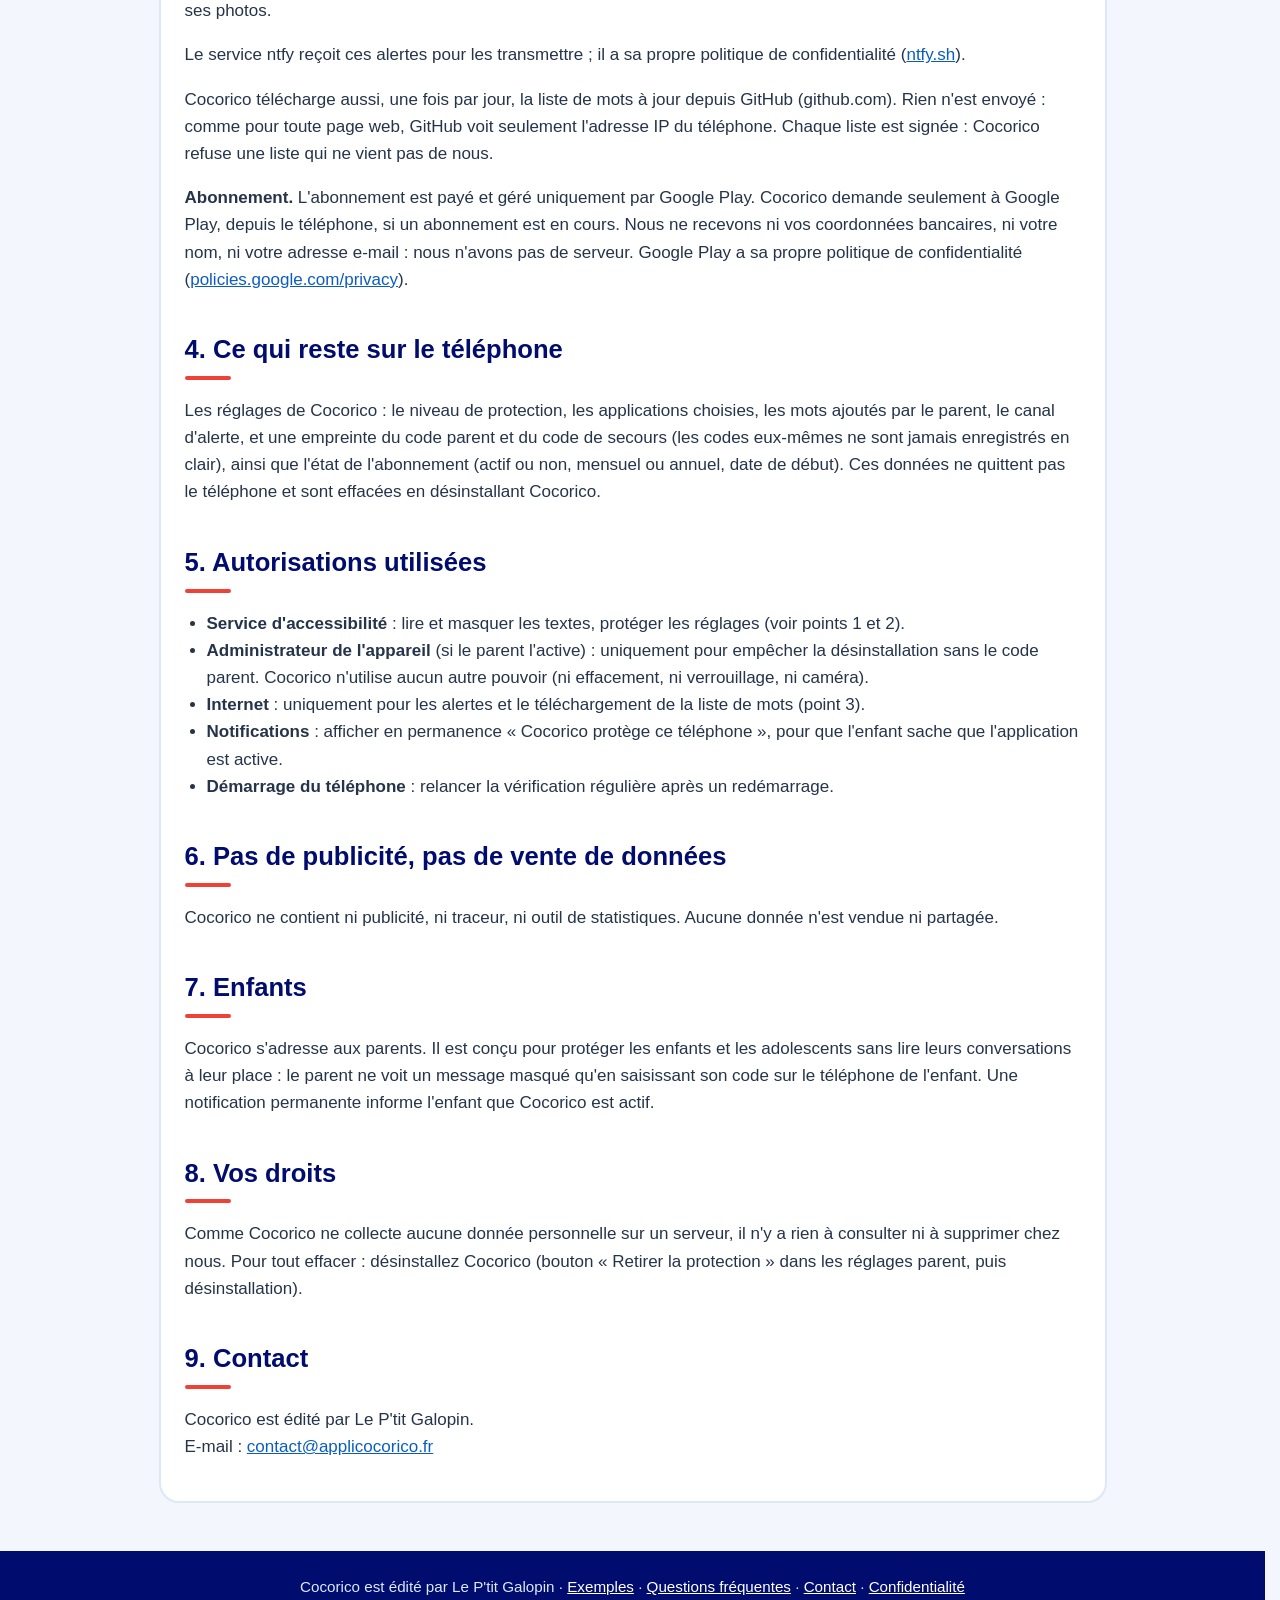
==== commit ba75b802: "Premier mois offert, appareils compatibles Co-Authored-By: Claude Opus 5.5 <noreply@anthropic.com>" ====
--- a/confidentialite.html
+++ b/confidentialite.html
@@ -6,7 +6,7 @@
   <title>Cocorico – Politique de confidentialité</title>
   <meta name="description" content="Politique de confidentialité de l'application Cocorico : ce que l'application lit, ce qu'elle fait des textes et ce qui part sur Internet.">
   <link rel="icon" type="image/png" href="icone.png">
-  <link rel="stylesheet" href="style.css?v=2611279">
+  <link rel="stylesheet" href="style.css?v=2611280">
 </head>
 <body>
   <header>
